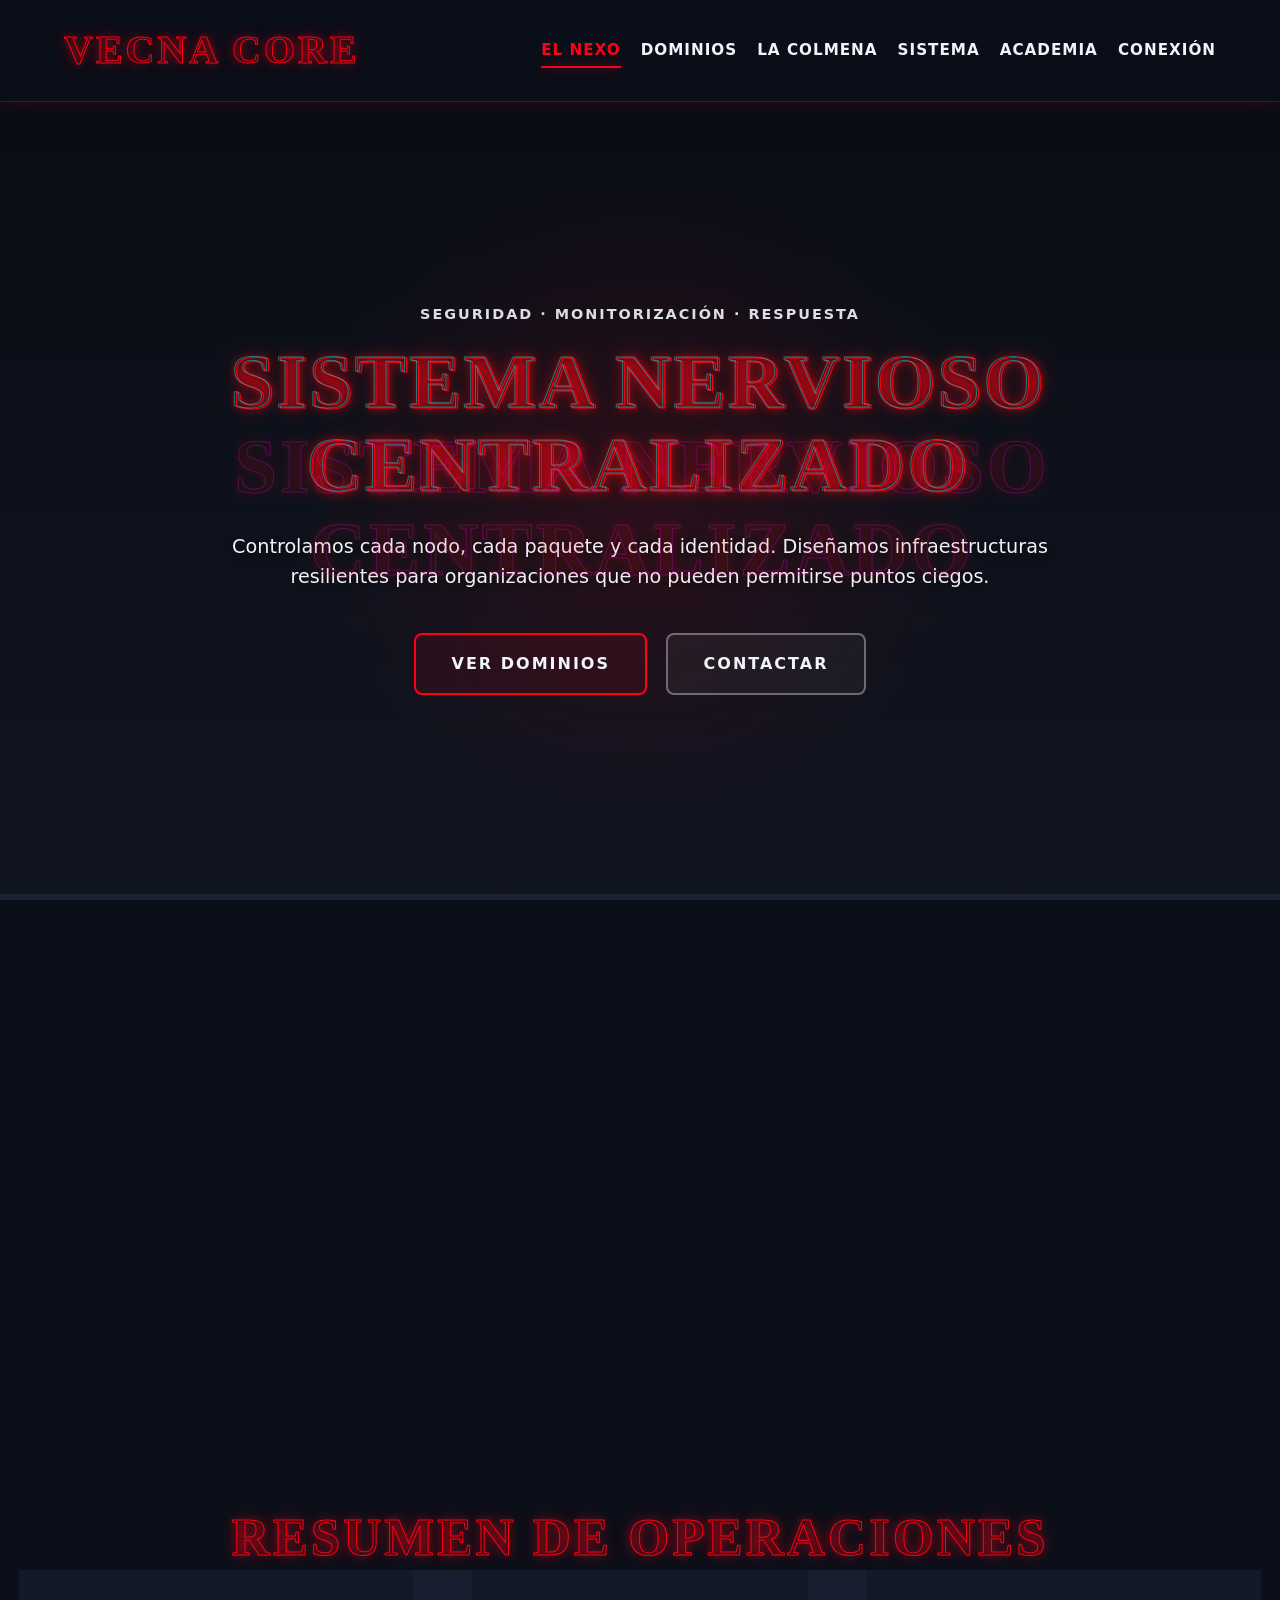
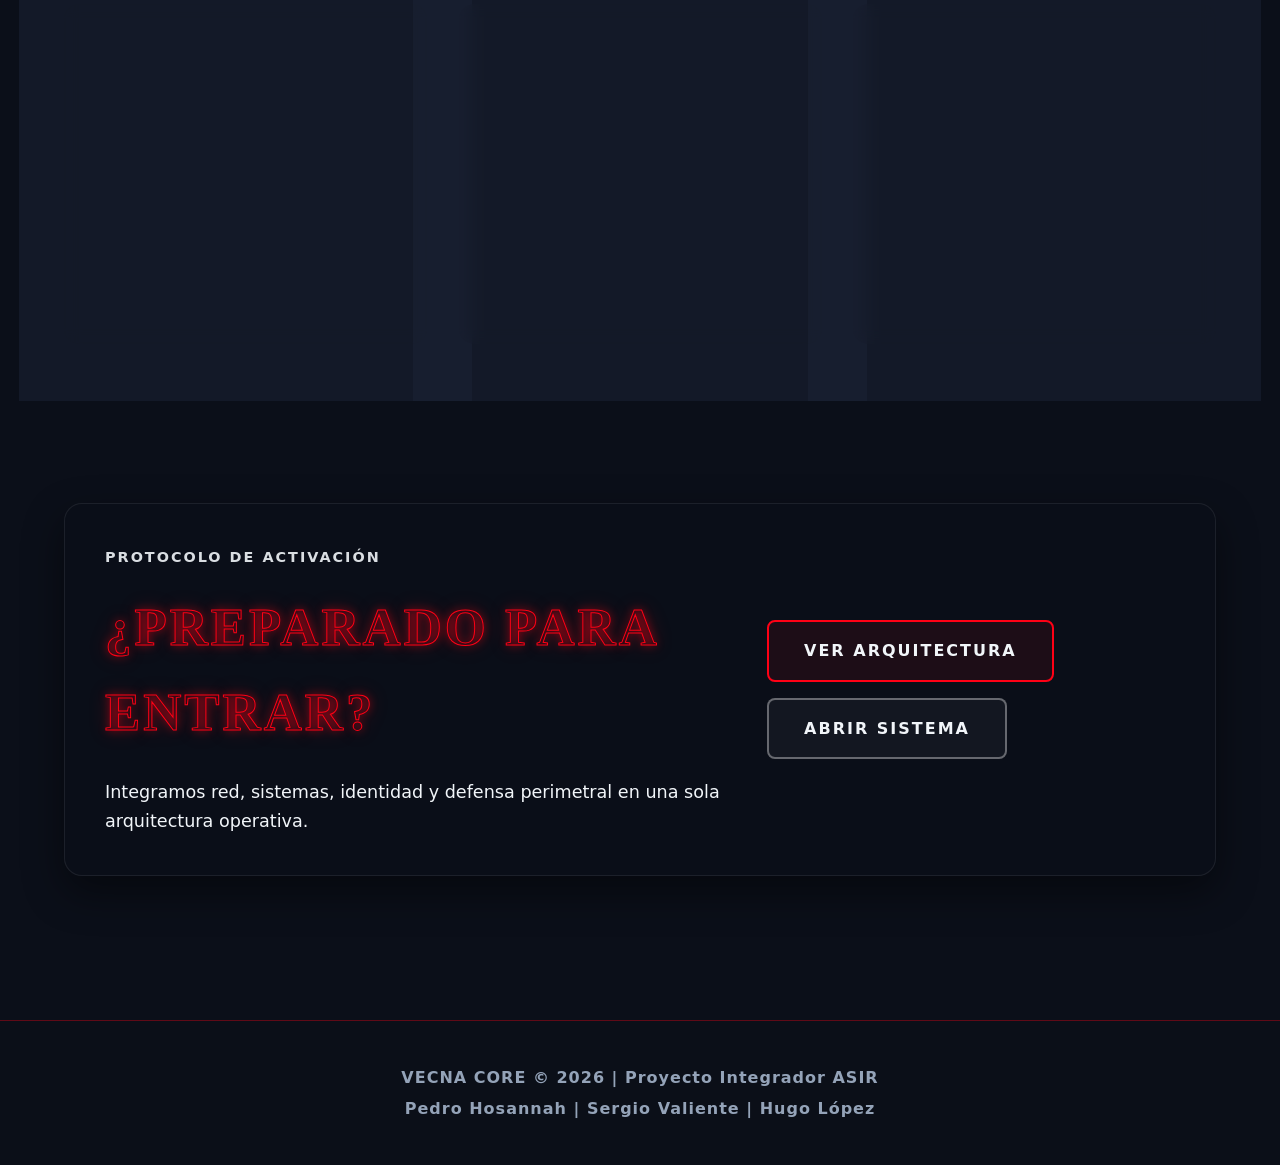
==== Lenguaje_Marcas/index.html @ 636c4451 "feat: lenguaje de marcas" ====
<!doctype html>
<html lang="es">
  <head>
    <meta charset="UTF-8" />
    <meta name="viewport" content="width=device-width, initial-scale=1.0" />
    <title>VECNA CORE | El Nexo</title>
    <meta
      name="description"
      content="Arquitectura de ciberseguridad, monitorización y control de infraestructuras críticas."
    />
    <link rel="stylesheet" href="style.css" />
  </head>
  <body>
    <nav class="nav-principal">
      <a href="index.html" class="logotipo">VECNA CORE</a>

      <ul>
        <li><a href="index.html" class="activo">EL NEXO</a></li>
        <li><a href="servicios.html">DOMINIOS</a></li>
        <li><a href="infraestructura.html">LA COLMENA</a></li>
        <li><a href="datos.xml">SISTEMA</a></li>
        <li><a href="formacion.html">ACADEMIA</a></li>
        <li><a href="contacto.html">CONEXIÓN</a></li>
      </ul>
    </nav>

    <header class="portada animado">
      <div class="overlay-hero"></div>

      <div class="hero-contenido">
        <p class="eyebrow">SEGURIDAD · MONITORIZACIÓN · RESPUESTA</p>

        <h1 class="glitch" data-text="SISTEMA NERVIOSO CENTRALIZADO">
          SISTEMA NERVIOSO <br />CENTRALIZADO
        </h1>

        <p class="hero-texto">
          Controlamos cada nodo, cada paquete y cada identidad. Diseñamos
          infraestructuras resilientes para organizaciones que no pueden
          permitirse puntos ciegos.
        </p>

        <div class="botones-portada">
          <a href="servicios.html" class="boton">VER DOMINIOS</a>
          <a href="contacto.html" class="boton boton-secundario">CONTACTAR</a>
        </div>
      </div>
    </header>

    <main>
      <section class="contenedor">
        <div class="panel-datos animado retraso-corto">
          <div class="panel-datos-cabecera">
            <h2 class="titulo-panel">ESTADO DEL SISTEMA</h2>
            <p class="mensaje-sistema">
              Sincronización estable. Monitorización activa sobre todos los
              sectores de la colmena.
            </p>
          </div>

          <div class="grid-datos">
            <article class="dato">
              <span class="valor">99.98%</span>
              <span class="label">UPTIME</span>
            </article>
            <article class="dato alerta">
              <span class="valor">03</span>
              <span class="label">INCIDENTES BLOQUEADOS</span>
            </article>
            <article class="dato">
              <span class="valor">128</span>
              <span class="label">NODOS SUPERVISADOS</span>
            </article>
            <article class="dato">
              <span class="valor">24/7</span>
              <span class="label">VIGILANCIA SOC</span>
            </article>
          </div>
        </div>
      </section>

      <section class="contenedor">
        <h2 class="titulo-seccion">RESUMEN DE OPERACIONES</h2>

        <div class="cuadricula">
          <a
            href="servicios.html"
            class="tarjeta enlace-tarjeta animado retraso-corto"
          >
            <div class="contenido-tarjeta">
              <span class="tag-tarjeta">SOC</span>
              <h3>VIGILANCIA SOC</h3>
              <p>
                Nuestro centro de operaciones supervisa la red de forma
                permanente. Detectamos anomalías, correlacionamos eventos y
                reducimos el tiempo de respuesta ante incidentes.
              </p>
            </div>
          </a>

          <a
            href="infraestructura.html"
            class="tarjeta enlace-tarjeta animado retraso-medio"
          >
            <div class="contenido-tarjeta">
              <span class="tag-tarjeta">INFRAESTRUCTURA</span>
              <h3>HARDWARE DELL / CISCO</h3>
              <p>
                La colmena se apoya en una arquitectura robusta y segmentada,
                preparada para virtualización, almacenamiento seguro y
                comunicaciones críticas.
              </p>
            </div>
          </a>

          <a
            href="contacto.html"
            class="tarjeta enlace-tarjeta animado retraso-largo"
          >
            <div class="contenido-tarjeta">
              <span class="tag-tarjeta">ZERO TRUST</span>
              <h3>IDENTIDAD VERIFICADA</h3>
              <p>
                Cada acceso se valida, cada sesión se controla y cada privilegio
                se limita. La confianza no se presupone: se gana.
              </p>
            </div>
          </a>
        </div>
      </section>

      <section class="contenedor">
        <div class="bloque-cta">
          <div>
            <p class="eyebrow">PROTOCOLO DE ACTIVACIÓN</p>
            <h2 class="titulo-seccion izquierda">¿PREPARADO PARA ENTRAR?</h2>
            <p class="texto-destacado">
              Integramos red, sistemas, identidad y defensa perimetral en una
              sola arquitectura operativa.
            </p>
          </div>

          <div class="cta-botones">
            <a href="infraestructura.html" class="boton">VER ARQUITECTURA</a>
            <a href="datos.xml" class="boton boton-secundario">ABRIR SISTEMA</a>
          </div>
        </div>
      </section>
    </main>

    <footer>
      <p>VECNA CORE © 2026 | Proyecto Integrador ASIR</p>
      <p>Pedro Hosannah | Sergio Valiente | Hugo López</p>
    </footer>
  </body>
</html>
---- Lenguaje_Marcas/style.css ----
/* ========================================= */
/* FUENTES LOCALES                           */
/* ========================================= */
@font-face {
  font-family: "Stranger";
  src: url("fonts/benguiat.ttf") format("truetype");
  font-weight: normal;
  font-style: normal;
}

/* ========================================= */
/* VARIABLES                                 */
/* ========================================= */
:root {
  --st-rojo-neon: #ff0015;
  --st-rojo-neon-suave: rgba(255, 0, 21, 0.15);
  --cian-glitch: #00fff0;
  --magenta-glitch: #ff00c8;
  --fondo-noche: #0b0f19;
  --fondo-noche-claro: #1c2336;
  --fondo-panel: rgba(10, 14, 24, 0.72);
  --panel-cristal: rgba(28, 35, 54, 0.55);
  --texto-claro: #f1f5f9;
  --texto-azulado: #94a3b8;
  --texto-apagado: #cbd5e1;
  --borde-suave: rgba(255, 255, 255, 0.12);
  --brillo-neon:
    0 0 10px rgba(255, 0, 21, 0.45), 0 0 20px rgba(255, 0, 21, 0.25);
  --sombra-panel: 0 16px 40px rgba(0, 0, 0, 0.45);
  --transicion: all 0.3s ease-in-out;
}

/* ========================================= */
/* RESET                                     */
/* ========================================= */
* {
  margin: 0;
  padding: 0;
  box-sizing: border-box;
  overflow-wrap: break-word;
}

html {
  scroll-behavior: smooth;
}

body {
  min-height: 100vh;
  background-color: var(--fondo-noche);
  color: var(--texto-azulado);
  font-family:
    system-ui,
    -apple-system,
    BlinkMacSystemFont,
    "Segoe UI",
    Roboto,
    Arial,
    sans-serif;
  line-height: 1.6;
  cursor: crosshair;
  background-image:
    linear-gradient(rgba(11, 15, 25, 0.84), rgba(28, 35, 54, 0.88)),
    url("assets/image/Fondo_página.png");
  background-attachment: fixed;
  background-size: cover;
  background-position: center;
}

img {
  max-width: 100%;
  display: block;
}

a,
button {
  cursor: pointer;
}

/* ========================================= */
/* TIPOGRAFÍA                                */
/* ========================================= */
h1,
h2,
.logotipo {
  font-family: "Stranger", "Times New Roman", serif;
  color: transparent;
  -webkit-text-stroke: 1px var(--st-rojo-neon);
  letter-spacing: 3px;
  text-shadow: var(--brillo-neon);
  text-transform: uppercase;
}

h3 {
  font-size: 1.45rem;
  letter-spacing: 1px;
  color: var(--st-rojo-neon);
}

p {
  color: var(--texto-azulado);
}

.eyebrow {
  display: inline-block;
  margin-bottom: 1rem;
  color: var(--texto-claro);
  font-size: 0.9rem;
  font-weight: 700;
  letter-spacing: 2px;
  text-transform: uppercase;
  opacity: 0.9;
}

.eyebrow.centrado {
  display: block;
  text-align: center;
}

.texto-destacado {
  color: var(--texto-claro);
  font-size: 1.1rem;
  max-width: 720px;
}

.mensaje-sistema {
  color: var(--texto-apagado);
  font-size: 1rem;
  line-height: 1.75;
}

.mensaje-panel {
  margin-top: 2rem;
  padding-top: 1.5rem;
  border-top: 1px solid rgba(255, 255, 255, 0.12);
}

/* ========================================= */
/* NAVEGACIÓN                                */
/* ========================================= */
nav {
  display: flex;
  justify-content: space-between;
  align-items: center;
  gap: 1.5rem;
  padding: 1.15rem 5%;
  background: rgba(11, 15, 25, 0.92);
  border-bottom: 1px solid rgba(255, 0, 21, 0.35);
  box-shadow: 0 2px 18px rgba(255, 0, 21, 0.12);
  position: sticky;
  top: 0;
  z-index: 1000;
  backdrop-filter: blur(12px);
}

.logotipo {
  font-size: 2.5rem;
  text-decoration: none;
  font-weight: bold;
  white-space: nowrap;
}

nav ul {
  display: flex;
  list-style: none;
  flex-wrap: wrap;
  justify-content: center;
  gap: 1.25rem;
}

nav ul li {
  margin: 0;
}

nav ul li a {
  text-decoration: none;
  color: var(--texto-claro);
  font-weight: 700;
  font-size: 0.95rem;
  letter-spacing: 1px;
  transition: var(--transicion);
  padding: 0.4rem 0;
  position: relative;
}

nav ul li a::after {
  content: "";
  position: absolute;
  bottom: -2px;
  left: 0;
  width: 0%;
  height: 2px;
  background-color: var(--st-rojo-neon);
  transition: var(--transicion);
  box-shadow: var(--brillo-neon);
}

nav ul li a:hover::after,
nav ul li a.activo::after {
  width: 100%;
}

nav ul li a:hover,
nav ul li a.activo {
  color: var(--st-rojo-neon);
}

/* ========================================= */
/* LAYOUT                                    */
/* ========================================= */
.contenedor {
  padding: 5rem 5%;
  max-width: 1400px;
  margin: 0 auto;
}

.titulo-seccion {
  text-align: center;
  margin-bottom: 1.5rem;
  font-size: 3.3rem;
}

.titulo-seccion.izquierda {
  text-align: left;
}

.titulo-gigante {
  font-size: 4rem;
  margin-bottom: 0.8rem;
}

.subtitulo-centrado {
  text-align: center;
  margin: 0 auto 4rem;
  color: var(--texto-claro);
  font-size: 1.15rem;
  max-width: 800px;
}

/* ========================================= */
/* HERO                                      */
/* ========================================= */
.portada {
  min-height: 88vh;
  display: flex;
  justify-content: center;
  align-items: center;
  position: relative;
  text-align: center;
  padding: 0 5%;
}

.overlay-hero {
  position: absolute;
  inset: 0;
  background:
    radial-gradient(circle at center, rgba(255, 0, 21, 0.12), transparent 45%),
    linear-gradient(to bottom, rgba(0, 0, 0, 0.25), rgba(0, 0, 0, 0.35));
  pointer-events: none;
}

.hero-contenido {
  position: relative;
  z-index: 1;
  max-width: 980px;
}

.portada h1 {
  font-size: clamp(3rem, 6vw, 6rem);
  margin-bottom: 1.5rem;
  line-height: 1.08;
}

.hero-texto {
  max-width: 820px;
  margin: 0 auto 2.5rem;
  font-size: 1.2rem;
  color: var(--texto-claro);
  text-shadow: 0 2px 10px rgba(0, 0, 0, 0.7);
}

.botones-portada {
  display: flex;
  gap: 1.2rem;
  justify-content: center;
  flex-wrap: wrap;
}

/* ========================================= */
/* BOTONES                                   */
/* ========================================= */
.boton {
  display: inline-block;
  padding: 1rem 2.2rem;
  border: 2px solid var(--st-rojo-neon);
  color: var(--texto-claro);
  background: rgba(255, 0, 21, 0.08);
  text-decoration: none;
  font-weight: 800;
  text-transform: uppercase;
  letter-spacing: 2px;
  transition: var(--transicion);
  text-align: center;
  border-radius: 8px;
}

.boton:hover {
  background: var(--st-rojo-neon);
  color: white;
  box-shadow: 0 0 22px rgba(255, 0, 21, 0.45);
  transform: translateY(-2px) scale(1.02);
}

.boton-secundario {
  border-color: rgba(255, 255, 255, 0.35);
  color: var(--texto-claro);
  background: rgba(255, 255, 255, 0.04);
}

.boton-secundario:hover {
  background: var(--texto-claro);
  color: var(--fondo-noche);
  box-shadow: 0 0 20px rgba(255, 255, 255, 0.25);
}

.boton-pequeno {
  padding: 0.7rem 1.2rem;
  font-size: 0.82rem;
}

.boton-ancho {
  width: 100%;
}

/* ========================================= */
/* PANELES / DATOS                           */
/* ========================================= */
.panel-datos {
  padding: 2.5rem;
  border: 1px solid rgba(255, 0, 21, 0.35);
  border-radius: 18px;
  background: var(--fondo-panel);
  box-shadow: var(--sombra-panel);
  backdrop-filter: blur(10px);
}

.panel-secundario {
  margin-top: 4rem;
}

.panel-datos-cabecera {
  margin-bottom: 2rem;
}

.titulo-panel {
  font-family: "Stranger", "Times New Roman", serif;
  color: transparent;
  -webkit-text-stroke: 1px var(--st-rojo-neon);
  text-shadow: var(--brillo-neon);
  letter-spacing: 2px;
  font-size: 2.2rem;
  margin-bottom: 0.8rem;
}

.grid-datos {
  display: grid;
  grid-template-columns: repeat(4, 1fr);
  gap: 1.2rem;
}

.dato {
  padding: 1.5rem;
  border-radius: 14px;
  border: 1px solid var(--borde-suave);
  background: rgba(255, 255, 255, 0.03);
  text-align: center;
}

.dato .valor {
  display: block;
  font-size: 2rem;
  font-weight: 800;
  color: var(--st-rojo-neon);
  margin-bottom: 0.35rem;
}

.dato .label {
  display: block;
  color: var(--texto-claro);
  font-size: 0.85rem;
  letter-spacing: 1.3px;
  text-transform: uppercase;
}

.dato.alerta {
  border-color: rgba(255, 0, 21, 0.55);
  box-shadow: inset 0 0 20px rgba(255, 0, 21, 0.08);
}

/* ========================================= */
/* TARJETAS                                  */
/* ========================================= */
.cuadricula {
  display: grid;
  gap: 2rem;
  grid-template-columns: 1fr;
}

.tarjeta {
  background: var(--panel-cristal);
  border: 1px solid var(--borde-suave);
  border-radius: 16px;
  overflow: hidden;
  transition: var(--transicion);
  display: flex;
  flex-direction: column;
  backdrop-filter: blur(8px);
  box-shadow: 0 12px 30px rgba(0, 0, 0, 0.42);
}

.tarjeta:hover {
  border-color: rgba(255, 0, 21, 0.55);
  transform: translateY(-8px);
  box-shadow: 0 18px 42px rgba(255, 0, 21, 0.14);
}

.enlace-tarjeta {
  color: inherit;
  text-decoration: none;
}

.imagen-tarjeta {
  height: 220px;
  background-size: cover;
  background-position: center;
  filter: sepia(20%) hue-rotate(175deg) brightness(0.82);
  transition: var(--transicion);
  border-bottom: 2px solid transparent;
}

.tarjeta:hover .imagen-tarjeta {
  filter: sepia(0%) hue-rotate(0deg) brightness(1);
  border-bottom-color: var(--st-rojo-neon);
}

.contenido-tarjeta {
  padding: 2rem;
  flex-grow: 1;
}

.contenido-tarjeta h3 {
  margin-top: 0.2rem;
}

.contenido-tarjeta p {
  line-height: 1.7;
  margin-top: 1rem;
  color: var(--texto-apagado);
  text-align: left;
}

.tag-tarjeta {
  display: inline-block;
  margin-bottom: 0.75rem;
  padding: 0.35rem 0.7rem;
  border: 1px solid rgba(255, 0, 21, 0.35);
  border-radius: 999px;
  color: var(--texto-claro);
  background: var(--st-rojo-neon-suave);
  font-size: 0.75rem;
  font-weight: 800;
  letter-spacing: 1px;
  text-transform: uppercase;
}

/* ========================================= */
/* CTA / FRANJAS                             */
/* ========================================= */
.bloque-cta {
  display: flex;
  justify-content: space-between;
  gap: 2rem;
  align-items: center;
  padding: 2.5rem;
  border-radius: 18px;
  background: var(--fondo-panel);
  border: 1px solid rgba(255, 255, 255, 0.08);
  box-shadow: var(--sombra-panel);
}

.cta-botones {
  display: flex;
  gap: 1rem;
  flex-wrap: wrap;
}

.franja-info {
  margin-top: 4rem;
  display: grid;
  grid-template-columns: repeat(3, 1fr);
  gap: 1rem;
}

.franja-info-item {
  background: var(--fondo-panel);
  border: 1px solid var(--borde-suave);
  border-radius: 14px;
  padding: 1.5rem;
  box-shadow: var(--sombra-panel);
}

.franja-info-item h3 {
  margin-bottom: 0.6rem;
}

/* ========================================= */
/* CONTACTO                                  */
/* ========================================= */
.bloque-contacto {
  display: grid;
  grid-template-columns: 1fr 1fr;
  gap: 2rem;
  align-items: stretch;
}

.info-contacto,
.panel-formulario {
  padding: 2.2rem;
  border-radius: 18px;
  background: var(--fondo-panel);
  border: 1px solid var(--borde-suave);
  box-shadow: var(--sombra-panel);
  backdrop-filter: blur(10px);
}

.info-contacto {
  border-left: 4px solid var(--st-rojo-neon);
}

.info-contacto h3 {
  margin-bottom: 1rem;
}

.info-contacto p {
  margin-bottom: 0.9rem;
  color: var(--texto-claro);
  font-size: 1.05rem;
}

.separador-titulo {
  margin-top: 2rem;
}

.redes-sociales {
  display: flex;
  gap: 0.9rem;
  flex-wrap: wrap;
}

.etiqueta-formulario {
  color: var(--st-rojo-neon);
  font-family: "Stranger", serif;
  font-size: 1.15rem;
  letter-spacing: 2px;
  display: block;
  margin-bottom: 0.7rem;
  margin-top: 1.2rem;
}

.etiqueta-formulario:first-of-type {
  margin-top: 0;
}

input,
textarea {
  width: 100%;
  padding: 1rem 1rem;
  margin-bottom: 0.9rem;
  background: rgba(0, 0, 0, 0.35);
  border: 1px solid rgba(255, 255, 255, 0.18);
  border-radius: 8px;
  color: white;
  font-size: 1rem;
  font-family: inherit;
  transition: var(--transicion);
}

input::placeholder,
textarea::placeholder {
  color: rgba(255, 255, 255, 0.45);
}

input:focus,
textarea:focus {
  border-color: var(--st-rojo-neon);
  outline: none;
  box-shadow: inset 0 0 10px rgba(255, 0, 21, 0.15);
  background: rgba(0, 0, 0, 0.55);
}

/* ========================================= */
/* INFRA LISTA                               */
/* ========================================= */
.lista-sectores {
  display: grid;
  grid-template-columns: repeat(2, 1fr);
  gap: 1rem;
}

.sector-item {
  padding: 1.25rem;
  border-radius: 14px;
  background: rgba(255, 255, 255, 0.03);
  border: 1px solid var(--borde-suave);
}

.sector-item h3 {
  font-size: 1.1rem;
  margin-bottom: 0.45rem;
}

/* ========================================= */
/* IMÁGENES DE TARJETAS                      */
/* ========================================= */
.img-servidores {
  background-image: url("https://images.unsplash.com/photo-1591799264318-7e6ef8ddb7ea?auto=format&fit=crop&q=80");
}

.img-red {
  background-image: url("https://images.unsplash.com/photo-1544197150-b99a580bb7a8?auto=format&fit=crop&q=80");
}

.img-clientes {
  background-image: url("https://images.unsplash.com/photo-1542751371-adc38448a05e?auto=format&fit=crop&q=80");
}

.img-conductual {
  background-image: url("https://images.unsplash.com/photo-1550751827-4bd374c3f58b?auto=format&fit=crop&q=80");
}

.img-perimetral {
  background-image: url("https://images.unsplash.com/photo-1563986768609-322da13575f3?auto=format&fit=crop&q=80");
}

.img-identidades {
  background-image: url("https://images.unsplash.com/photo-1558494949-ef010cbdcc31?auto=format&fit=crop&q=80");
}

.img-iso {
  background-image: url("https://images.unsplash.com/photo-1629654297299-c8506221ca97?auto=format&fit=crop&q=80");
}

.img-redes {
  background-image: url("https://images.unsplash.com/photo-1558494949-ef010cbdcc31?auto=format&fit=crop&q=80");
}

.img-hardware {
  background-image: url("https://images.unsplash.com/photo-1518770660439-4636190af475?auto=format&fit=crop&q=80");
}

.img-bbdd {
  background-image: url("https://images.unsplash.com/photo-1555949963-ff9fe0c870eb?auto=format&fit=crop&q=80");
}

.img-cloud {
  background-image: url("https://images.unsplash.com/photo-1451187580459-43490279c0fa?auto=format&fit=crop&q=80");
}

.img-fol {
  background-image: url("https://images.unsplash.com/photo-1497215728101-856f4ea42174?auto=format&fit=crop&q=80");
}

/* ========================================= */
/* ANIMACIONES                               */
/* ========================================= */
@keyframes flotarArriba {
  from {
    opacity: 0;
    transform: translateY(40px);
  }
  to {
    opacity: 1;
    transform: translateY(0);
  }
}

.animado {
  animation: flotarArriba 1s cubic-bezier(0.2, 0.8, 0.2, 1) forwards;
}

.retraso-corto {
  animation-delay: 0.2s;
}

.retraso-medio {
  animation-delay: 0.4s;
}

.retraso-largo {
  animation-delay: 0.6s;
}

.glitch {
  position: relative;
  display: inline-block;
}

.glitch::before,
.glitch::after {
  content: attr(data-text);
  position: absolute;
  left: 0;
  width: 100%;
  overflow: hidden;
  pointer-events: none;
}

.glitch::before {
  color: transparent;
  -webkit-text-stroke: 1px var(--cian-glitch);
  transform: translate(-2px, -1px);
  opacity: 0.45;
  animation: glitchTop 2.2s infinite linear alternate-reverse;
}

.glitch::after {
  color: transparent;
  -webkit-text-stroke: 1px var(--magenta-glitch);
  transform: translate(2px, 1px);
  opacity: 0.3;
  animation: glitchBottom 1.9s infinite linear alternate-reverse;
}

@keyframes glitchTop {
  0% {
    transform: translate(0, 0);
  }
  20% {
    transform: translate(-2px, -1px);
  }
  40% {
    transform: translate(2px, 1px);
  }
  60% {
    transform: translate(-1px, 2px);
  }
  80% {
    transform: translate(1px, -1px);
  }
  100% {
    transform: translate(0, 0);
  }
}

@keyframes glitchBottom {
  0% {
    transform: translate(0, 0);
  }
  20% {
    transform: translate(2px, 1px);
  }
  40% {
    transform: translate(-1px, 2px);
  }
  60% {
    transform: translate(1px, -2px);
  }
  80% {
    transform: translate(-2px, 0);
  }
  100% {
    transform: translate(0, 0);
  }
}

/* ========================================= */
/* FOOTER                                    */
/* ========================================= */
footer {
  text-align: center;
  padding: 2.4rem 5%;
  background: rgba(11, 15, 25, 0.94);
  border-top: 1px solid rgba(255, 0, 21, 0.35);
  margin-top: 4rem;
  color: var(--texto-azulado);
}

footer p {
  font-weight: 700;
  letter-spacing: 1px;
  margin: 0.35rem 0;
}

/* ========================================= */
/* RESPONSIVE                                */
/* ========================================= */
@media (min-width: 768px) {
  .cuadricula {
    grid-template-columns: repeat(2, 1fr);
  }
}

@media (min-width: 1100px) {
  .cuadricula {
    grid-template-columns: repeat(3, 1fr);
  }
}

@media (max-width: 1100px) {
  .grid-datos {
    grid-template-columns: repeat(2, 1fr);
  }

  .bloque-cta {
    flex-direction: column;
    align-items: flex-start;
  }

  .lista-sectores {
    grid-template-columns: 1fr;
  }
}

@media (max-width: 768px) {
  body {
    background-image:
      linear-gradient(rgba(11, 15, 25, 0.86), rgba(28, 35, 54, 0.9)),
      url("assets/image/Fondo_página_2.png");
    background-attachment: scroll;
    background-position: top center;
  }

  nav {
    flex-direction: column;
    padding: 1.3rem 1rem;
  }

  .logotipo {
    font-size: 2rem;
    text-align: center;
  }

  nav ul {
    gap: 0.65rem 1rem;
  }

  .portada {
    min-height: 78vh;
    padding-top: 2rem;
    padding-bottom: 2rem;
  }

  .hero-texto {
    font-size: 1.05rem;
  }

  .titulo-seccion {
    font-size: 2.2rem;
  }

  .titulo-gigante {
    font-size: 2.45rem;
  }

  .contenedor {
    padding: 3rem 5%;
  }

  .panel-datos,
  .info-contacto,
  .panel-formulario,
  .bloque-cta {
    padding: 1.5rem;
  }

  .grid-datos {
    grid-template-columns: 1fr;
  }

  .franja-info {
    grid-template-columns: 1fr;
  }

  .bloque-contacto {
    grid-template-columns: 1fr;
  }

  .contenido-tarjeta {
    padding: 1.5rem;
  }

  .imagen-tarjeta {
    height: 200px;
  }
}
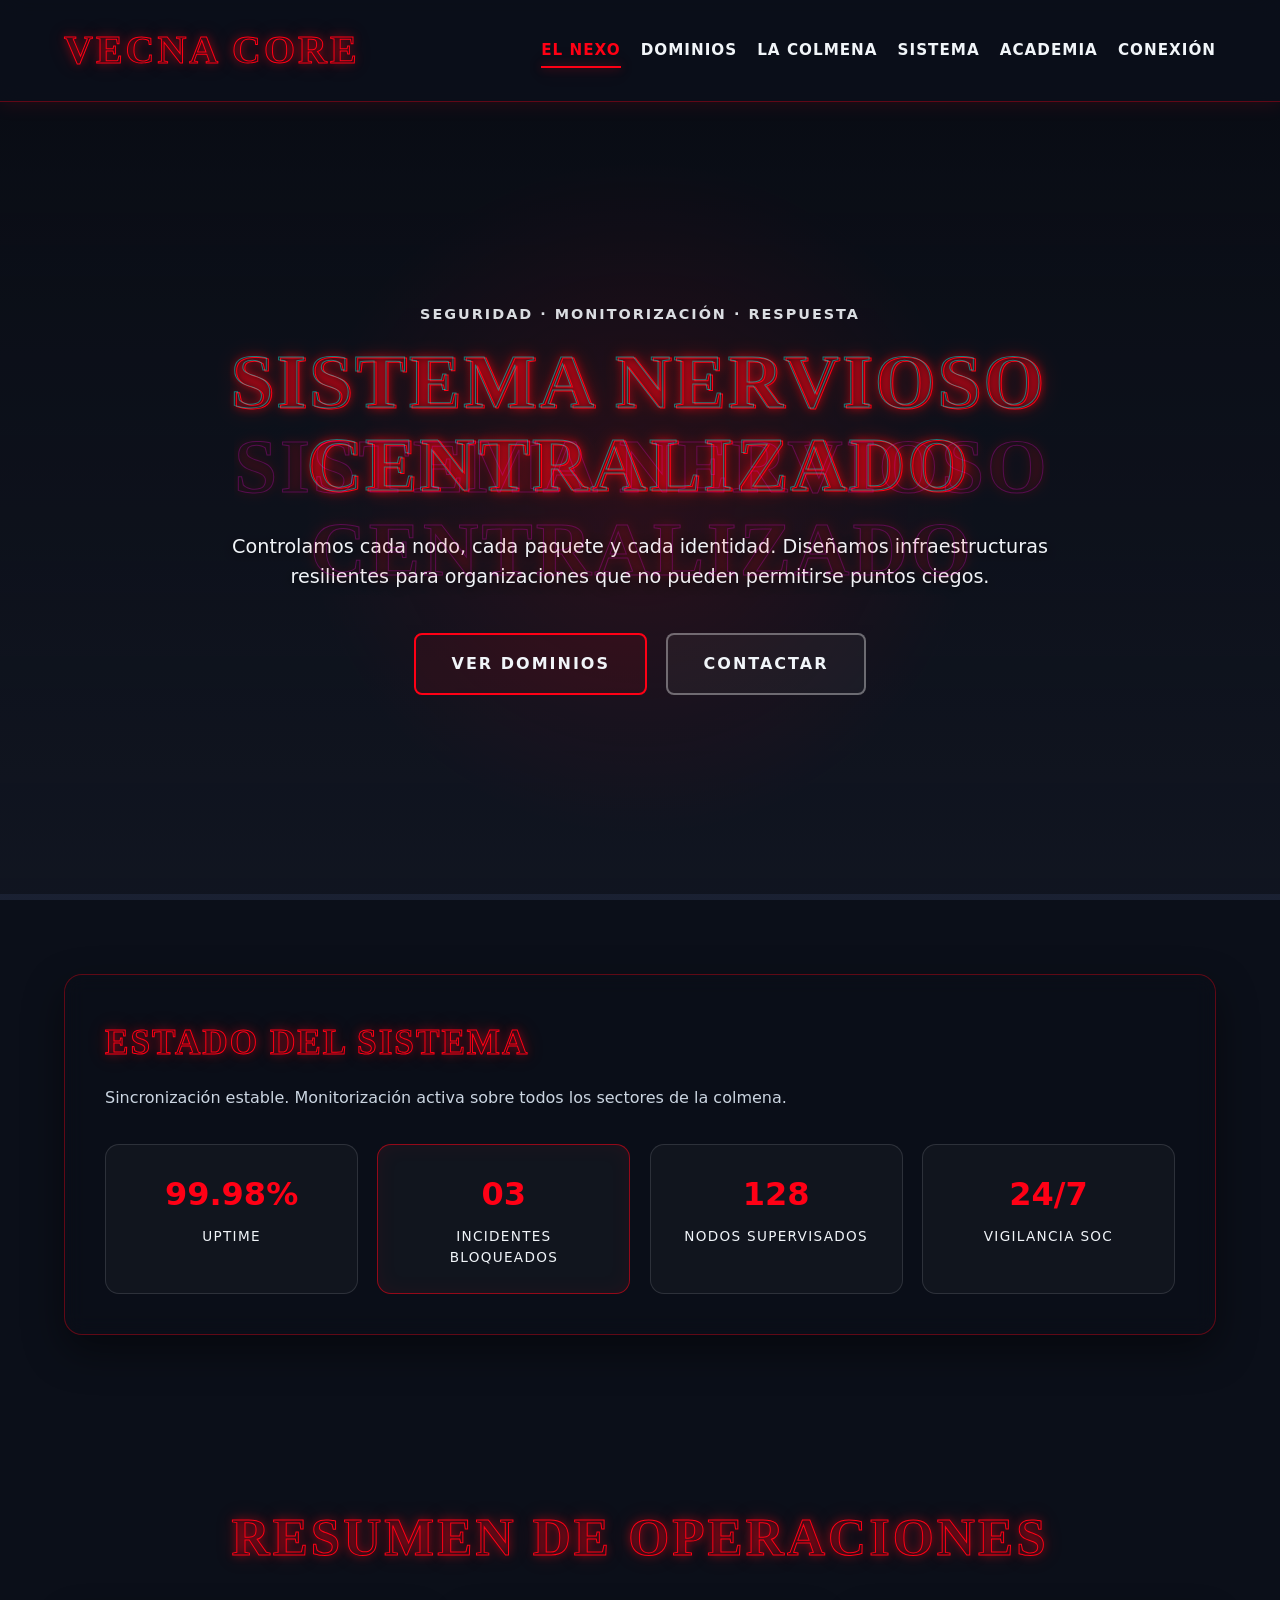
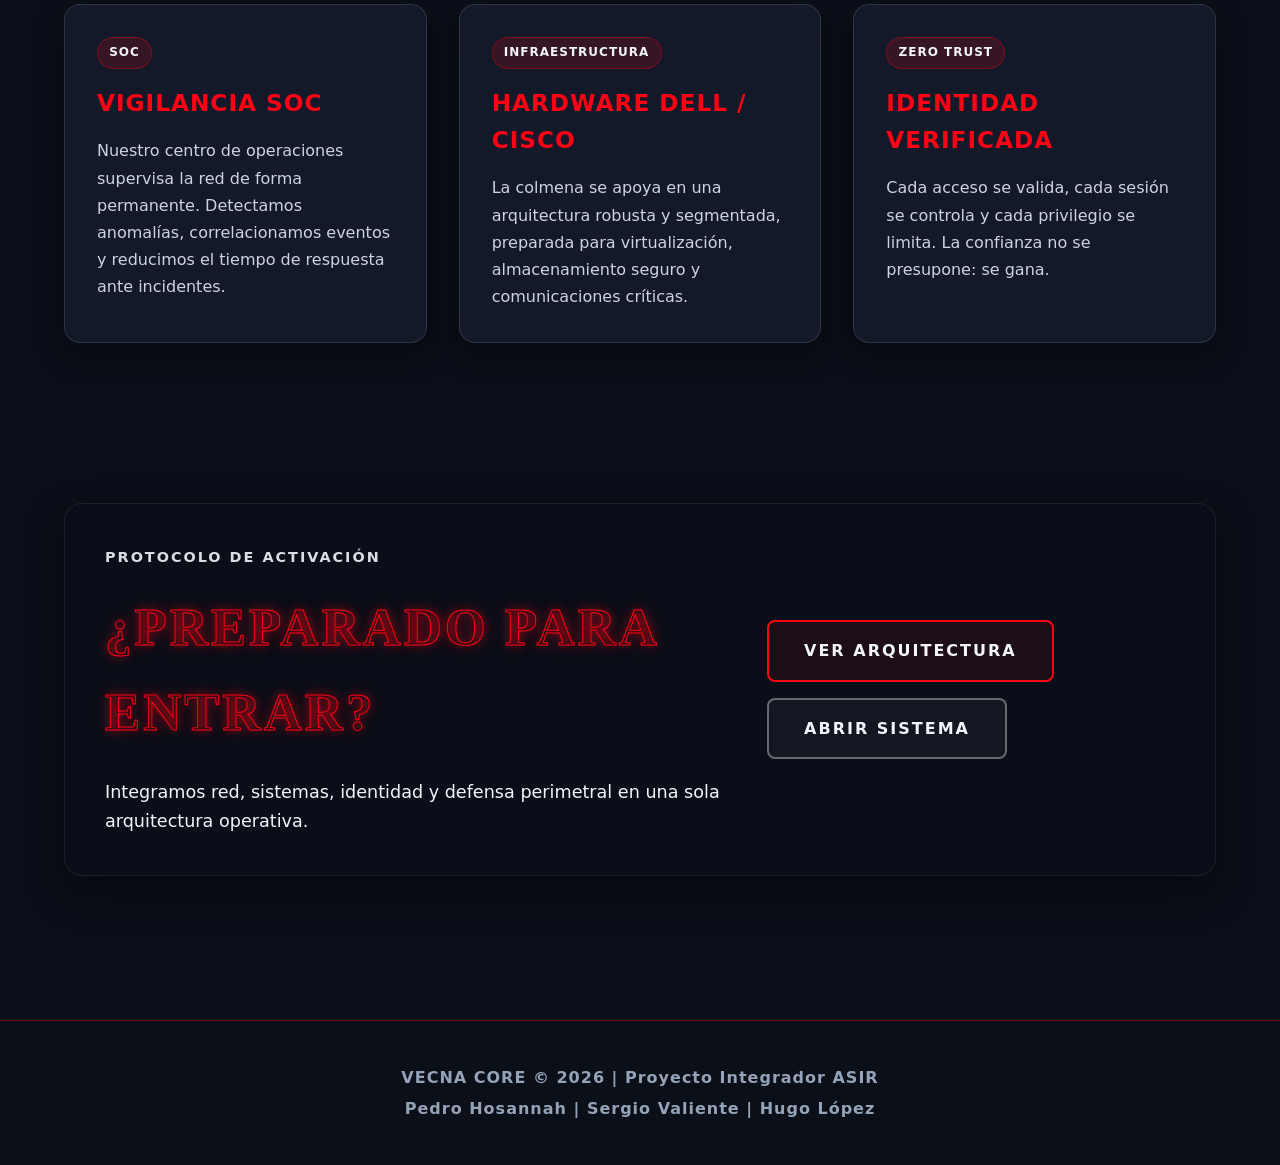
==== commit c50c648c: "feat: packet_tracer" ====
--- a/Lenguaje_Marcas/index.html
+++ b/Lenguaje_Marcas/index.html
@@ -1,156 +1,156 @@
-<!doctype html>
-<html lang="es">
-  <head>
-    <meta charset="UTF-8" />
-    <meta name="viewport" content="width=device-width, initial-scale=1.0" />
-    <title>VECNA CORE | El Nexo</title>
-    <meta
-      name="description"
-      content="Arquitectura de ciberseguridad, monitorización y control de infraestructuras críticas."
-    />
-    <link rel="stylesheet" href="style.css" />
-  </head>
-  <body>
-    <nav class="nav-principal">
-      <a href="index.html" class="logotipo">VECNA CORE</a>
-
-      <ul>
-        <li><a href="index.html" class="activo">EL NEXO</a></li>
-        <li><a href="servicios.html">DOMINIOS</a></li>
-        <li><a href="infraestructura.html">LA COLMENA</a></li>
-        <li><a href="datos.xml">SISTEMA</a></li>
-        <li><a href="formacion.html">ACADEMIA</a></li>
-        <li><a href="contacto.html">CONEXIÓN</a></li>
-      </ul>
-    </nav>
-
-    <header class="portada animado">
-      <div class="overlay-hero"></div>
-
-      <div class="hero-contenido">
-        <p class="eyebrow">SEGURIDAD · MONITORIZACIÓN · RESPUESTA</p>
-
-        <h1 class="glitch" data-text="SISTEMA NERVIOSO CENTRALIZADO">
-          SISTEMA NERVIOSO <br />CENTRALIZADO
-        </h1>
-
-        <p class="hero-texto">
-          Controlamos cada nodo, cada paquete y cada identidad. Diseñamos
-          infraestructuras resilientes para organizaciones que no pueden
-          permitirse puntos ciegos.
-        </p>
-
-        <div class="botones-portada">
-          <a href="servicios.html" class="boton">VER DOMINIOS</a>
-          <a href="contacto.html" class="boton boton-secundario">CONTACTAR</a>
-        </div>
-      </div>
-    </header>
-
-    <main>
-      <section class="contenedor">
-        <div class="panel-datos animado retraso-corto">
-          <div class="panel-datos-cabecera">
-            <h2 class="titulo-panel">ESTADO DEL SISTEMA</h2>
-            <p class="mensaje-sistema">
-              Sincronización estable. Monitorización activa sobre todos los
-              sectores de la colmena.
-            </p>
-          </div>
-
-          <div class="grid-datos">
-            <article class="dato">
-              <span class="valor">99.98%</span>
-              <span class="label">UPTIME</span>
-            </article>
-            <article class="dato alerta">
-              <span class="valor">03</span>
-              <span class="label">INCIDENTES BLOQUEADOS</span>
-            </article>
-            <article class="dato">
-              <span class="valor">128</span>
-              <span class="label">NODOS SUPERVISADOS</span>
-            </article>
-            <article class="dato">
-              <span class="valor">24/7</span>
-              <span class="label">VIGILANCIA SOC</span>
-            </article>
-          </div>
-        </div>
-      </section>
-
-      <section class="contenedor">
-        <h2 class="titulo-seccion">RESUMEN DE OPERACIONES</h2>
-
-        <div class="cuadricula">
-          <a
-            href="servicios.html"
-            class="tarjeta enlace-tarjeta animado retraso-corto"
-          >
-            <div class="contenido-tarjeta">
-              <span class="tag-tarjeta">SOC</span>
-              <h3>VIGILANCIA SOC</h3>
-              <p>
-                Nuestro centro de operaciones supervisa la red de forma
-                permanente. Detectamos anomalías, correlacionamos eventos y
-                reducimos el tiempo de respuesta ante incidentes.
-              </p>
-            </div>
-          </a>
-
-          <a
-            href="infraestructura.html"
-            class="tarjeta enlace-tarjeta animado retraso-medio"
-          >
-            <div class="contenido-tarjeta">
-              <span class="tag-tarjeta">INFRAESTRUCTURA</span>
-              <h3>HARDWARE DELL / CISCO</h3>
-              <p>
-                La colmena se apoya en una arquitectura robusta y segmentada,
-                preparada para virtualización, almacenamiento seguro y
-                comunicaciones críticas.
-              </p>
-            </div>
-          </a>
-
-          <a
-            href="contacto.html"
-            class="tarjeta enlace-tarjeta animado retraso-largo"
-          >
-            <div class="contenido-tarjeta">
-              <span class="tag-tarjeta">ZERO TRUST</span>
-              <h3>IDENTIDAD VERIFICADA</h3>
-              <p>
-                Cada acceso se valida, cada sesión se controla y cada privilegio
-                se limita. La confianza no se presupone: se gana.
-              </p>
-            </div>
-          </a>
-        </div>
-      </section>
-
-      <section class="contenedor">
-        <div class="bloque-cta">
-          <div>
-            <p class="eyebrow">PROTOCOLO DE ACTIVACIÓN</p>
-            <h2 class="titulo-seccion izquierda">¿PREPARADO PARA ENTRAR?</h2>
-            <p class="texto-destacado">
-              Integramos red, sistemas, identidad y defensa perimetral en una
-              sola arquitectura operativa.
-            </p>
-          </div>
-
-          <div class="cta-botones">
-            <a href="infraestructura.html" class="boton">VER ARQUITECTURA</a>
-            <a href="datos.xml" class="boton boton-secundario">ABRIR SISTEMA</a>
-          </div>
-        </div>
-      </section>
-    </main>
-
-    <footer>
-      <p>VECNA CORE © 2026 | Proyecto Integrador ASIR</p>
-      <p>Pedro Hosannah | Sergio Valiente | Hugo López</p>
-    </footer>
-  </body>
-</html>
+<!doctype html>
+<html lang="es">
+  <head>
+    <meta charset="UTF-8" />
+    <meta name="viewport" content="width=device-width, initial-scale=1.0" />
+    <title>VECNA CORE | El Nexo</title>
+    <meta
+      name="description"
+      content="Arquitectura de ciberseguridad, monitorización y control de infraestructuras críticas."
+    />
+    <link rel="stylesheet" href="style.css" />
+  </head>
+  <body>
+    <nav class="nav-principal">
+      <a href="index.html" class="logotipo">VECNA CORE</a>
+
+      <ul>
+        <li><a href="index.html" class="activo">EL NEXO</a></li>
+        <li><a href="servicios.html">DOMINIOS</a></li>
+        <li><a href="infraestructura.html">LA COLMENA</a></li>
+        <li><a href="datos.xml">SISTEMA</a></li>
+        <li><a href="formacion.html">ACADEMIA</a></li>
+        <li><a href="contacto.html">CONEXIÓN</a></li>
+      </ul>
+    </nav>
+
+    <header class="portada animado">
+      <div class="overlay-hero"></div>
+
+      <div class="hero-contenido">
+        <p class="eyebrow">SEGURIDAD · MONITORIZACIÓN · RESPUESTA</p>
+
+        <h1 class="glitch" data-text="SISTEMA NERVIOSO CENTRALIZADO">
+          SISTEMA NERVIOSO <br />CENTRALIZADO
+        </h1>
+
+        <p class="hero-texto">
+          Controlamos cada nodo, cada paquete y cada identidad. Diseñamos
+          infraestructuras resilientes para organizaciones que no pueden
+          permitirse puntos ciegos.
+        </p>
+
+        <div class="botones-portada">
+          <a href="servicios.html" class="boton">VER DOMINIOS</a>
+          <a href="contacto.html" class="boton boton-secundario">CONTACTAR</a>
+        </div>
+      </div>
+    </header>
+
+    <main>
+      <section class="contenedor">
+        <div class="panel-datos animado retraso-corto">
+          <div class="panel-datos-cabecera">
+            <h2 class="titulo-panel">ESTADO DEL SISTEMA</h2>
+            <p class="mensaje-sistema">
+              Sincronización estable. Monitorización activa sobre todos los
+              sectores de la colmena.
+            </p>
+          </div>
+
+          <div class="grid-datos">
+            <article class="dato">
+              <span class="valor">99.98%</span>
+              <span class="label">UPTIME</span>
+            </article>
+            <article class="dato alerta">
+              <span class="valor">03</span>
+              <span class="label">INCIDENTES BLOQUEADOS</span>
+            </article>
+            <article class="dato">
+              <span class="valor">128</span>
+              <span class="label">NODOS SUPERVISADOS</span>
+            </article>
+            <article class="dato">
+              <span class="valor">24/7</span>
+              <span class="label">VIGILANCIA SOC</span>
+            </article>
+          </div>
+        </div>
+      </section>
+
+      <section class="contenedor">
+        <h2 class="titulo-seccion">RESUMEN DE OPERACIONES</h2>
+
+        <div class="cuadricula">
+          <a
+            href="servicios.html"
+            class="tarjeta enlace-tarjeta animado retraso-corto"
+          >
+            <div class="contenido-tarjeta">
+              <span class="tag-tarjeta">SOC</span>
+              <h3>VIGILANCIA SOC</h3>
+              <p>
+                Nuestro centro de operaciones supervisa la red de forma
+                permanente. Detectamos anomalías, correlacionamos eventos y
+                reducimos el tiempo de respuesta ante incidentes.
+              </p>
+            </div>
+          </a>
+
+          <a
+            href="infraestructura.html"
+            class="tarjeta enlace-tarjeta animado retraso-medio"
+          >
+            <div class="contenido-tarjeta">
+              <span class="tag-tarjeta">INFRAESTRUCTURA</span>
+              <h3>HARDWARE DELL / CISCO</h3>
+              <p>
+                La colmena se apoya en una arquitectura robusta y segmentada,
+                preparada para virtualización, almacenamiento seguro y
+                comunicaciones críticas.
+              </p>
+            </div>
+          </a>
+
+          <a
+            href="contacto.html"
+            class="tarjeta enlace-tarjeta animado retraso-largo"
+          >
+            <div class="contenido-tarjeta">
+              <span class="tag-tarjeta">ZERO TRUST</span>
+              <h3>IDENTIDAD VERIFICADA</h3>
+              <p>
+                Cada acceso se valida, cada sesión se controla y cada privilegio
+                se limita. La confianza no se presupone: se gana.
+              </p>
+            </div>
+          </a>
+        </div>
+      </section>
+
+      <section class="contenedor">
+        <div class="bloque-cta">
+          <div>
+            <p class="eyebrow">PROTOCOLO DE ACTIVACIÓN</p>
+            <h2 class="titulo-seccion izquierda">¿PREPARADO PARA ENTRAR?</h2>
+            <p class="texto-destacado">
+              Integramos red, sistemas, identidad y defensa perimetral en una
+              sola arquitectura operativa.
+            </p>
+          </div>
+
+          <div class="cta-botones">
+            <a href="infraestructura.html" class="boton">VER ARQUITECTURA</a>
+            <a href="datos.xml" class="boton boton-secundario">ABRIR SISTEMA</a>
+          </div>
+        </div>
+      </section>
+    </main>
+
+    <footer>
+      <p>VECNA CORE © 2026 | Proyecto Integrador ASIR</p>
+      <p>Pedro Hosannah | Sergio Valiente | Hugo López</p>
+    </footer>
+  </body>
+</html>
--- a/Lenguaje_Marcas/style.css
+++ b/Lenguaje_Marcas/style.css
@@ -1,894 +1,894 @@
-/* ========================================= */
-/* FUENTES LOCALES                           */
-/* ========================================= */
-@font-face {
-  font-family: "Stranger";
-  src: url("fonts/benguiat.ttf") format("truetype");
-  font-weight: normal;
-  font-style: normal;
-}
-
-/* ========================================= */
-/* VARIABLES                                 */
-/* ========================================= */
-:root {
-  --st-rojo-neon: #ff0015;
-  --st-rojo-neon-suave: rgba(255, 0, 21, 0.15);
-  --cian-glitch: #00fff0;
-  --magenta-glitch: #ff00c8;
-  --fondo-noche: #0b0f19;
-  --fondo-noche-claro: #1c2336;
-  --fondo-panel: rgba(10, 14, 24, 0.72);
-  --panel-cristal: rgba(28, 35, 54, 0.55);
-  --texto-claro: #f1f5f9;
-  --texto-azulado: #94a3b8;
-  --texto-apagado: #cbd5e1;
-  --borde-suave: rgba(255, 255, 255, 0.12);
-  --brillo-neon:
-    0 0 10px rgba(255, 0, 21, 0.45), 0 0 20px rgba(255, 0, 21, 0.25);
-  --sombra-panel: 0 16px 40px rgba(0, 0, 0, 0.45);
-  --transicion: all 0.3s ease-in-out;
-}
-
-/* ========================================= */
-/* RESET                                     */
-/* ========================================= */
-* {
-  margin: 0;
-  padding: 0;
-  box-sizing: border-box;
-  overflow-wrap: break-word;
-}
-
-html {
-  scroll-behavior: smooth;
-}
-
-body {
-  min-height: 100vh;
-  background-color: var(--fondo-noche);
-  color: var(--texto-azulado);
-  font-family:
-    system-ui,
-    -apple-system,
-    BlinkMacSystemFont,
-    "Segoe UI",
-    Roboto,
-    Arial,
-    sans-serif;
-  line-height: 1.6;
-  cursor: crosshair;
-  background-image:
-    linear-gradient(rgba(11, 15, 25, 0.84), rgba(28, 35, 54, 0.88)),
-    url("assets/image/Fondo_página.png");
-  background-attachment: fixed;
-  background-size: cover;
-  background-position: center;
-}
-
-img {
-  max-width: 100%;
-  display: block;
-}
-
-a,
-button {
-  cursor: pointer;
-}
-
-/* ========================================= */
-/* TIPOGRAFÍA                                */
-/* ========================================= */
-h1,
-h2,
-.logotipo {
-  font-family: "Stranger", "Times New Roman", serif;
-  color: transparent;
-  -webkit-text-stroke: 1px var(--st-rojo-neon);
-  letter-spacing: 3px;
-  text-shadow: var(--brillo-neon);
-  text-transform: uppercase;
-}
-
-h3 {
-  font-size: 1.45rem;
-  letter-spacing: 1px;
-  color: var(--st-rojo-neon);
-}
-
-p {
-  color: var(--texto-azulado);
-}
-
-.eyebrow {
-  display: inline-block;
-  margin-bottom: 1rem;
-  color: var(--texto-claro);
-  font-size: 0.9rem;
-  font-weight: 700;
-  letter-spacing: 2px;
-  text-transform: uppercase;
-  opacity: 0.9;
-}
-
-.eyebrow.centrado {
-  display: block;
-  text-align: center;
-}
-
-.texto-destacado {
-  color: var(--texto-claro);
-  font-size: 1.1rem;
-  max-width: 720px;
-}
-
-.mensaje-sistema {
-  color: var(--texto-apagado);
-  font-size: 1rem;
-  line-height: 1.75;
-}
-
-.mensaje-panel {
-  margin-top: 2rem;
-  padding-top: 1.5rem;
-  border-top: 1px solid rgba(255, 255, 255, 0.12);
-}
-
-/* ========================================= */
-/* NAVEGACIÓN                                */
-/* ========================================= */
-nav {
-  display: flex;
-  justify-content: space-between;
-  align-items: center;
-  gap: 1.5rem;
-  padding: 1.15rem 5%;
-  background: rgba(11, 15, 25, 0.92);
-  border-bottom: 1px solid rgba(255, 0, 21, 0.35);
-  box-shadow: 0 2px 18px rgba(255, 0, 21, 0.12);
-  position: sticky;
-  top: 0;
-  z-index: 1000;
-  backdrop-filter: blur(12px);
-}
-
-.logotipo {
-  font-size: 2.5rem;
-  text-decoration: none;
-  font-weight: bold;
-  white-space: nowrap;
-}
-
-nav ul {
-  display: flex;
-  list-style: none;
-  flex-wrap: wrap;
-  justify-content: center;
-  gap: 1.25rem;
-}
-
-nav ul li {
-  margin: 0;
-}
-
-nav ul li a {
-  text-decoration: none;
-  color: var(--texto-claro);
-  font-weight: 700;
-  font-size: 0.95rem;
-  letter-spacing: 1px;
-  transition: var(--transicion);
-  padding: 0.4rem 0;
-  position: relative;
-}
-
-nav ul li a::after {
-  content: "";
-  position: absolute;
-  bottom: -2px;
-  left: 0;
-  width: 0%;
-  height: 2px;
-  background-color: var(--st-rojo-neon);
-  transition: var(--transicion);
-  box-shadow: var(--brillo-neon);
-}
-
-nav ul li a:hover::after,
-nav ul li a.activo::after {
-  width: 100%;
-}
-
-nav ul li a:hover,
-nav ul li a.activo {
-  color: var(--st-rojo-neon);
-}
-
-/* ========================================= */
-/* LAYOUT                                    */
-/* ========================================= */
-.contenedor {
-  padding: 5rem 5%;
-  max-width: 1400px;
-  margin: 0 auto;
-}
-
-.titulo-seccion {
-  text-align: center;
-  margin-bottom: 1.5rem;
-  font-size: 3.3rem;
-}
-
-.titulo-seccion.izquierda {
-  text-align: left;
-}
-
-.titulo-gigante {
-  font-size: 4rem;
-  margin-bottom: 0.8rem;
-}
-
-.subtitulo-centrado {
-  text-align: center;
-  margin: 0 auto 4rem;
-  color: var(--texto-claro);
-  font-size: 1.15rem;
-  max-width: 800px;
-}
-
-/* ========================================= */
-/* HERO                                      */
-/* ========================================= */
-.portada {
-  min-height: 88vh;
-  display: flex;
-  justify-content: center;
-  align-items: center;
-  position: relative;
-  text-align: center;
-  padding: 0 5%;
-}
-
-.overlay-hero {
-  position: absolute;
-  inset: 0;
-  background:
-    radial-gradient(circle at center, rgba(255, 0, 21, 0.12), transparent 45%),
-    linear-gradient(to bottom, rgba(0, 0, 0, 0.25), rgba(0, 0, 0, 0.35));
-  pointer-events: none;
-}
-
-.hero-contenido {
-  position: relative;
-  z-index: 1;
-  max-width: 980px;
-}
-
-.portada h1 {
-  font-size: clamp(3rem, 6vw, 6rem);
-  margin-bottom: 1.5rem;
-  line-height: 1.08;
-}
-
-.hero-texto {
-  max-width: 820px;
-  margin: 0 auto 2.5rem;
-  font-size: 1.2rem;
-  color: var(--texto-claro);
-  text-shadow: 0 2px 10px rgba(0, 0, 0, 0.7);
-}
-
-.botones-portada {
-  display: flex;
-  gap: 1.2rem;
-  justify-content: center;
-  flex-wrap: wrap;
-}
-
-/* ========================================= */
-/* BOTONES                                   */
-/* ========================================= */
-.boton {
-  display: inline-block;
-  padding: 1rem 2.2rem;
-  border: 2px solid var(--st-rojo-neon);
-  color: var(--texto-claro);
-  background: rgba(255, 0, 21, 0.08);
-  text-decoration: none;
-  font-weight: 800;
-  text-transform: uppercase;
-  letter-spacing: 2px;
-  transition: var(--transicion);
-  text-align: center;
-  border-radius: 8px;
-}
-
-.boton:hover {
-  background: var(--st-rojo-neon);
-  color: white;
-  box-shadow: 0 0 22px rgba(255, 0, 21, 0.45);
-  transform: translateY(-2px) scale(1.02);
-}
-
-.boton-secundario {
-  border-color: rgba(255, 255, 255, 0.35);
-  color: var(--texto-claro);
-  background: rgba(255, 255, 255, 0.04);
-}
-
-.boton-secundario:hover {
-  background: var(--texto-claro);
-  color: var(--fondo-noche);
-  box-shadow: 0 0 20px rgba(255, 255, 255, 0.25);
-}
-
-.boton-pequeno {
-  padding: 0.7rem 1.2rem;
-  font-size: 0.82rem;
-}
-
-.boton-ancho {
-  width: 100%;
-}
-
-/* ========================================= */
-/* PANELES / DATOS                           */
-/* ========================================= */
-.panel-datos {
-  padding: 2.5rem;
-  border: 1px solid rgba(255, 0, 21, 0.35);
-  border-radius: 18px;
-  background: var(--fondo-panel);
-  box-shadow: var(--sombra-panel);
-  backdrop-filter: blur(10px);
-}
-
-.panel-secundario {
-  margin-top: 4rem;
-}
-
-.panel-datos-cabecera {
-  margin-bottom: 2rem;
-}
-
-.titulo-panel {
-  font-family: "Stranger", "Times New Roman", serif;
-  color: transparent;
-  -webkit-text-stroke: 1px var(--st-rojo-neon);
-  text-shadow: var(--brillo-neon);
-  letter-spacing: 2px;
-  font-size: 2.2rem;
-  margin-bottom: 0.8rem;
-}
-
-.grid-datos {
-  display: grid;
-  grid-template-columns: repeat(4, 1fr);
-  gap: 1.2rem;
-}
-
-.dato {
-  padding: 1.5rem;
-  border-radius: 14px;
-  border: 1px solid var(--borde-suave);
-  background: rgba(255, 255, 255, 0.03);
-  text-align: center;
-}
-
-.dato .valor {
-  display: block;
-  font-size: 2rem;
-  font-weight: 800;
-  color: var(--st-rojo-neon);
-  margin-bottom: 0.35rem;
-}
-
-.dato .label {
-  display: block;
-  color: var(--texto-claro);
-  font-size: 0.85rem;
-  letter-spacing: 1.3px;
-  text-transform: uppercase;
-}
-
-.dato.alerta {
-  border-color: rgba(255, 0, 21, 0.55);
-  box-shadow: inset 0 0 20px rgba(255, 0, 21, 0.08);
-}
-
-/* ========================================= */
-/* TARJETAS                                  */
-/* ========================================= */
-.cuadricula {
-  display: grid;
-  gap: 2rem;
-  grid-template-columns: 1fr;
-}
-
-.tarjeta {
-  background: var(--panel-cristal);
-  border: 1px solid var(--borde-suave);
-  border-radius: 16px;
-  overflow: hidden;
-  transition: var(--transicion);
-  display: flex;
-  flex-direction: column;
-  backdrop-filter: blur(8px);
-  box-shadow: 0 12px 30px rgba(0, 0, 0, 0.42);
-}
-
-.tarjeta:hover {
-  border-color: rgba(255, 0, 21, 0.55);
-  transform: translateY(-8px);
-  box-shadow: 0 18px 42px rgba(255, 0, 21, 0.14);
-}
-
-.enlace-tarjeta {
-  color: inherit;
-  text-decoration: none;
-}
-
-.imagen-tarjeta {
-  height: 220px;
-  background-size: cover;
-  background-position: center;
-  filter: sepia(20%) hue-rotate(175deg) brightness(0.82);
-  transition: var(--transicion);
-  border-bottom: 2px solid transparent;
-}
-
-.tarjeta:hover .imagen-tarjeta {
-  filter: sepia(0%) hue-rotate(0deg) brightness(1);
-  border-bottom-color: var(--st-rojo-neon);
-}
-
-.contenido-tarjeta {
-  padding: 2rem;
-  flex-grow: 1;
-}
-
-.contenido-tarjeta h3 {
-  margin-top: 0.2rem;
-}
-
-.contenido-tarjeta p {
-  line-height: 1.7;
-  margin-top: 1rem;
-  color: var(--texto-apagado);
-  text-align: left;
-}
-
-.tag-tarjeta {
-  display: inline-block;
-  margin-bottom: 0.75rem;
-  padding: 0.35rem 0.7rem;
-  border: 1px solid rgba(255, 0, 21, 0.35);
-  border-radius: 999px;
-  color: var(--texto-claro);
-  background: var(--st-rojo-neon-suave);
-  font-size: 0.75rem;
-  font-weight: 800;
-  letter-spacing: 1px;
-  text-transform: uppercase;
-}
-
-/* ========================================= */
-/* CTA / FRANJAS                             */
-/* ========================================= */
-.bloque-cta {
-  display: flex;
-  justify-content: space-between;
-  gap: 2rem;
-  align-items: center;
-  padding: 2.5rem;
-  border-radius: 18px;
-  background: var(--fondo-panel);
-  border: 1px solid rgba(255, 255, 255, 0.08);
-  box-shadow: var(--sombra-panel);
-}
-
-.cta-botones {
-  display: flex;
-  gap: 1rem;
-  flex-wrap: wrap;
-}
-
-.franja-info {
-  margin-top: 4rem;
-  display: grid;
-  grid-template-columns: repeat(3, 1fr);
-  gap: 1rem;
-}
-
-.franja-info-item {
-  background: var(--fondo-panel);
-  border: 1px solid var(--borde-suave);
-  border-radius: 14px;
-  padding: 1.5rem;
-  box-shadow: var(--sombra-panel);
-}
-
-.franja-info-item h3 {
-  margin-bottom: 0.6rem;
-}
-
-/* ========================================= */
-/* CONTACTO                                  */
-/* ========================================= */
-.bloque-contacto {
-  display: grid;
-  grid-template-columns: 1fr 1fr;
-  gap: 2rem;
-  align-items: stretch;
-}
-
-.info-contacto,
-.panel-formulario {
-  padding: 2.2rem;
-  border-radius: 18px;
-  background: var(--fondo-panel);
-  border: 1px solid var(--borde-suave);
-  box-shadow: var(--sombra-panel);
-  backdrop-filter: blur(10px);
-}
-
-.info-contacto {
-  border-left: 4px solid var(--st-rojo-neon);
-}
-
-.info-contacto h3 {
-  margin-bottom: 1rem;
-}
-
-.info-contacto p {
-  margin-bottom: 0.9rem;
-  color: var(--texto-claro);
-  font-size: 1.05rem;
-}
-
-.separador-titulo {
-  margin-top: 2rem;
-}
-
-.redes-sociales {
-  display: flex;
-  gap: 0.9rem;
-  flex-wrap: wrap;
-}
-
-.etiqueta-formulario {
-  color: var(--st-rojo-neon);
-  font-family: "Stranger", serif;
-  font-size: 1.15rem;
-  letter-spacing: 2px;
-  display: block;
-  margin-bottom: 0.7rem;
-  margin-top: 1.2rem;
-}
-
-.etiqueta-formulario:first-of-type {
-  margin-top: 0;
-}
-
-input,
-textarea {
-  width: 100%;
-  padding: 1rem 1rem;
-  margin-bottom: 0.9rem;
-  background: rgba(0, 0, 0, 0.35);
-  border: 1px solid rgba(255, 255, 255, 0.18);
-  border-radius: 8px;
-  color: white;
-  font-size: 1rem;
-  font-family: inherit;
-  transition: var(--transicion);
-}
-
-input::placeholder,
-textarea::placeholder {
-  color: rgba(255, 255, 255, 0.45);
-}
-
-input:focus,
-textarea:focus {
-  border-color: var(--st-rojo-neon);
-  outline: none;
-  box-shadow: inset 0 0 10px rgba(255, 0, 21, 0.15);
-  background: rgba(0, 0, 0, 0.55);
-}
-
-/* ========================================= */
-/* INFRA LISTA                               */
-/* ========================================= */
-.lista-sectores {
-  display: grid;
-  grid-template-columns: repeat(2, 1fr);
-  gap: 1rem;
-}
-
-.sector-item {
-  padding: 1.25rem;
-  border-radius: 14px;
-  background: rgba(255, 255, 255, 0.03);
-  border: 1px solid var(--borde-suave);
-}
-
-.sector-item h3 {
-  font-size: 1.1rem;
-  margin-bottom: 0.45rem;
-}
-
-/* ========================================= */
-/* IMÁGENES DE TARJETAS                      */
-/* ========================================= */
-.img-servidores {
-  background-image: url("https://images.unsplash.com/photo-1591799264318-7e6ef8ddb7ea?auto=format&fit=crop&q=80");
-}
-
-.img-red {
-  background-image: url("https://images.unsplash.com/photo-1544197150-b99a580bb7a8?auto=format&fit=crop&q=80");
-}
-
-.img-clientes {
-  background-image: url("https://images.unsplash.com/photo-1542751371-adc38448a05e?auto=format&fit=crop&q=80");
-}
-
-.img-conductual {
-  background-image: url("https://images.unsplash.com/photo-1550751827-4bd374c3f58b?auto=format&fit=crop&q=80");
-}
-
-.img-perimetral {
-  background-image: url("https://images.unsplash.com/photo-1563986768609-322da13575f3?auto=format&fit=crop&q=80");
-}
-
-.img-identidades {
-  background-image: url("https://images.unsplash.com/photo-1558494949-ef010cbdcc31?auto=format&fit=crop&q=80");
-}
-
-.img-iso {
-  background-image: url("https://images.unsplash.com/photo-1629654297299-c8506221ca97?auto=format&fit=crop&q=80");
-}
-
-.img-redes {
-  background-image: url("https://images.unsplash.com/photo-1558494949-ef010cbdcc31?auto=format&fit=crop&q=80");
-}
-
-.img-hardware {
-  background-image: url("https://images.unsplash.com/photo-1518770660439-4636190af475?auto=format&fit=crop&q=80");
-}
-
-.img-bbdd {
-  background-image: url("https://images.unsplash.com/photo-1555949963-ff9fe0c870eb?auto=format&fit=crop&q=80");
-}
-
-.img-cloud {
-  background-image: url("https://images.unsplash.com/photo-1451187580459-43490279c0fa?auto=format&fit=crop&q=80");
-}
-
-.img-fol {
-  background-image: url("https://images.unsplash.com/photo-1497215728101-856f4ea42174?auto=format&fit=crop&q=80");
-}
-
-/* ========================================= */
-/* ANIMACIONES                               */
-/* ========================================= */
-@keyframes flotarArriba {
-  from {
-    opacity: 0;
-    transform: translateY(40px);
-  }
-  to {
-    opacity: 1;
-    transform: translateY(0);
-  }
-}
-
-.animado {
-  animation: flotarArriba 1s cubic-bezier(0.2, 0.8, 0.2, 1) forwards;
-}
-
-.retraso-corto {
-  animation-delay: 0.2s;
-}
-
-.retraso-medio {
-  animation-delay: 0.4s;
-}
-
-.retraso-largo {
-  animation-delay: 0.6s;
-}
-
-.glitch {
-  position: relative;
-  display: inline-block;
-}
-
-.glitch::before,
-.glitch::after {
-  content: attr(data-text);
-  position: absolute;
-  left: 0;
-  width: 100%;
-  overflow: hidden;
-  pointer-events: none;
-}
-
-.glitch::before {
-  color: transparent;
-  -webkit-text-stroke: 1px var(--cian-glitch);
-  transform: translate(-2px, -1px);
-  opacity: 0.45;
-  animation: glitchTop 2.2s infinite linear alternate-reverse;
-}
-
-.glitch::after {
-  color: transparent;
-  -webkit-text-stroke: 1px var(--magenta-glitch);
-  transform: translate(2px, 1px);
-  opacity: 0.3;
-  animation: glitchBottom 1.9s infinite linear alternate-reverse;
-}
-
-@keyframes glitchTop {
-  0% {
-    transform: translate(0, 0);
-  }
-  20% {
-    transform: translate(-2px, -1px);
-  }
-  40% {
-    transform: translate(2px, 1px);
-  }
-  60% {
-    transform: translate(-1px, 2px);
-  }
-  80% {
-    transform: translate(1px, -1px);
-  }
-  100% {
-    transform: translate(0, 0);
-  }
-}
-
-@keyframes glitchBottom {
-  0% {
-    transform: translate(0, 0);
-  }
-  20% {
-    transform: translate(2px, 1px);
-  }
-  40% {
-    transform: translate(-1px, 2px);
-  }
-  60% {
-    transform: translate(1px, -2px);
-  }
-  80% {
-    transform: translate(-2px, 0);
-  }
-  100% {
-    transform: translate(0, 0);
-  }
-}
-
-/* ========================================= */
-/* FOOTER                                    */
-/* ========================================= */
-footer {
-  text-align: center;
-  padding: 2.4rem 5%;
-  background: rgba(11, 15, 25, 0.94);
-  border-top: 1px solid rgba(255, 0, 21, 0.35);
-  margin-top: 4rem;
-  color: var(--texto-azulado);
-}
-
-footer p {
-  font-weight: 700;
-  letter-spacing: 1px;
-  margin: 0.35rem 0;
-}
-
-/* ========================================= */
-/* RESPONSIVE                                */
-/* ========================================= */
-@media (min-width: 768px) {
-  .cuadricula {
-    grid-template-columns: repeat(2, 1fr);
-  }
-}
-
-@media (min-width: 1100px) {
-  .cuadricula {
-    grid-template-columns: repeat(3, 1fr);
-  }
-}
-
-@media (max-width: 1100px) {
-  .grid-datos {
-    grid-template-columns: repeat(2, 1fr);
-  }
-
-  .bloque-cta {
-    flex-direction: column;
-    align-items: flex-start;
-  }
-
-  .lista-sectores {
-    grid-template-columns: 1fr;
-  }
-}
-
-@media (max-width: 768px) {
-  body {
-    background-image:
-      linear-gradient(rgba(11, 15, 25, 0.86), rgba(28, 35, 54, 0.9)),
-      url("assets/image/Fondo_página_2.png");
-    background-attachment: scroll;
-    background-position: top center;
-  }
-
-  nav {
-    flex-direction: column;
-    padding: 1.3rem 1rem;
-  }
-
-  .logotipo {
-    font-size: 2rem;
-    text-align: center;
-  }
-
-  nav ul {
-    gap: 0.65rem 1rem;
-  }
-
-  .portada {
-    min-height: 78vh;
-    padding-top: 2rem;
-    padding-bottom: 2rem;
-  }
-
-  .hero-texto {
-    font-size: 1.05rem;
-  }
-
-  .titulo-seccion {
-    font-size: 2.2rem;
-  }
-
-  .titulo-gigante {
-    font-size: 2.45rem;
-  }
-
-  .contenedor {
-    padding: 3rem 5%;
-  }
-
-  .panel-datos,
-  .info-contacto,
-  .panel-formulario,
-  .bloque-cta {
-    padding: 1.5rem;
-  }
-
-  .grid-datos {
-    grid-template-columns: 1fr;
-  }
-
-  .franja-info {
-    grid-template-columns: 1fr;
-  }
-
-  .bloque-contacto {
-    grid-template-columns: 1fr;
-  }
-
-  .contenido-tarjeta {
-    padding: 1.5rem;
-  }
-
-  .imagen-tarjeta {
-    height: 200px;
-  }
-}
+/* ========================================= */
+/* FUENTES LOCALES                           */
+/* ========================================= */
+@font-face {
+  font-family: "Stranger";
+  src: url("fonts/benguiat.ttf") format("truetype");
+  font-weight: normal;
+  font-style: normal;
+}
+
+/* ========================================= */
+/* VARIABLES                                 */
+/* ========================================= */
+:root {
+  --st-rojo-neon: #ff0015;
+  --st-rojo-neon-suave: rgba(255, 0, 21, 0.15);
+  --cian-glitch: #00fff0;
+  --magenta-glitch: #ff00c8;
+  --fondo-noche: #0b0f19;
+  --fondo-noche-claro: #1c2336;
+  --fondo-panel: rgba(10, 14, 24, 0.72);
+  --panel-cristal: rgba(28, 35, 54, 0.55);
+  --texto-claro: #f1f5f9;
+  --texto-azulado: #94a3b8;
+  --texto-apagado: #cbd5e1;
+  --borde-suave: rgba(255, 255, 255, 0.12);
+  --brillo-neon:
+    0 0 10px rgba(255, 0, 21, 0.45), 0 0 20px rgba(255, 0, 21, 0.25);
+  --sombra-panel: 0 16px 40px rgba(0, 0, 0, 0.45);
+  --transicion: all 0.3s ease-in-out;
+}
+
+/* ========================================= */
+/* RESET                                     */
+/* ========================================= */
+* {
+  margin: 0;
+  padding: 0;
+  box-sizing: border-box;
+  overflow-wrap: break-word;
+}
+
+html {
+  scroll-behavior: smooth;
+}
+
+body {
+  min-height: 100vh;
+  background-color: var(--fondo-noche);
+  color: var(--texto-azulado);
+  font-family:
+    system-ui,
+    -apple-system,
+    BlinkMacSystemFont,
+    "Segoe UI",
+    Roboto,
+    Arial,
+    sans-serif;
+  line-height: 1.6;
+  cursor: crosshair;
+  background-image:
+    linear-gradient(rgba(11, 15, 25, 0.84), rgba(28, 35, 54, 0.88)),
+    url("assets/image/Fondo_página.png");
+  background-attachment: fixed;
+  background-size: cover;
+  background-position: center;
+}
+
+img {
+  max-width: 100%;
+  display: block;
+}
+
+a,
+button {
+  cursor: pointer;
+}
+
+/* ========================================= */
+/* TIPOGRAFÍA                                */
+/* ========================================= */
+h1,
+h2,
+.logotipo {
+  font-family: "Stranger", "Times New Roman", serif;
+  color: transparent;
+  -webkit-text-stroke: 1px var(--st-rojo-neon);
+  letter-spacing: 3px;
+  text-shadow: var(--brillo-neon);
+  text-transform: uppercase;
+}
+
+h3 {
+  font-size: 1.45rem;
+  letter-spacing: 1px;
+  color: var(--st-rojo-neon);
+}
+
+p {
+  color: var(--texto-azulado);
+}
+
+.eyebrow {
+  display: inline-block;
+  margin-bottom: 1rem;
+  color: var(--texto-claro);
+  font-size: 0.9rem;
+  font-weight: 700;
+  letter-spacing: 2px;
+  text-transform: uppercase;
+  opacity: 0.9;
+}
+
+.eyebrow.centrado {
+  display: block;
+  text-align: center;
+}
+
+.texto-destacado {
+  color: var(--texto-claro);
+  font-size: 1.1rem;
+  max-width: 720px;
+}
+
+.mensaje-sistema {
+  color: var(--texto-apagado);
+  font-size: 1rem;
+  line-height: 1.75;
+}
+
+.mensaje-panel {
+  margin-top: 2rem;
+  padding-top: 1.5rem;
+  border-top: 1px solid rgba(255, 255, 255, 0.12);
+}
+
+/* ========================================= */
+/* NAVEGACIÓN                                */
+/* ========================================= */
+nav {
+  display: flex;
+  justify-content: space-between;
+  align-items: center;
+  gap: 1.5rem;
+  padding: 1.15rem 5%;
+  background: rgba(11, 15, 25, 0.92);
+  border-bottom: 1px solid rgba(255, 0, 21, 0.35);
+  box-shadow: 0 2px 18px rgba(255, 0, 21, 0.12);
+  position: sticky;
+  top: 0;
+  z-index: 1000;
+  backdrop-filter: blur(12px);
+}
+
+.logotipo {
+  font-size: 2.5rem;
+  text-decoration: none;
+  font-weight: bold;
+  white-space: nowrap;
+}
+
+nav ul {
+  display: flex;
+  list-style: none;
+  flex-wrap: wrap;
+  justify-content: center;
+  gap: 1.25rem;
+}
+
+nav ul li {
+  margin: 0;
+}
+
+nav ul li a {
+  text-decoration: none;
+  color: var(--texto-claro);
+  font-weight: 700;
+  font-size: 0.95rem;
+  letter-spacing: 1px;
+  transition: var(--transicion);
+  padding: 0.4rem 0;
+  position: relative;
+}
+
+nav ul li a::after {
+  content: "";
+  position: absolute;
+  bottom: -2px;
+  left: 0;
+  width: 0%;
+  height: 2px;
+  background-color: var(--st-rojo-neon);
+  transition: var(--transicion);
+  box-shadow: var(--brillo-neon);
+}
+
+nav ul li a:hover::after,
+nav ul li a.activo::after {
+  width: 100%;
+}
+
+nav ul li a:hover,
+nav ul li a.activo {
+  color: var(--st-rojo-neon);
+}
+
+/* ========================================= */
+/* LAYOUT                                    */
+/* ========================================= */
+.contenedor {
+  padding: 5rem 5%;
+  max-width: 1400px;
+  margin: 0 auto;
+}
+
+.titulo-seccion {
+  text-align: center;
+  margin-bottom: 1.5rem;
+  font-size: 3.3rem;
+}
+
+.titulo-seccion.izquierda {
+  text-align: left;
+}
+
+.titulo-gigante {
+  font-size: 4rem;
+  margin-bottom: 0.8rem;
+}
+
+.subtitulo-centrado {
+  text-align: center;
+  margin: 0 auto 4rem;
+  color: var(--texto-claro);
+  font-size: 1.15rem;
+  max-width: 800px;
+}
+
+/* ========================================= */
+/* HERO                                      */
+/* ========================================= */
+.portada {
+  min-height: 88vh;
+  display: flex;
+  justify-content: center;
+  align-items: center;
+  position: relative;
+  text-align: center;
+  padding: 0 5%;
+}
+
+.overlay-hero {
+  position: absolute;
+  inset: 0;
+  background:
+    radial-gradient(circle at center, rgba(255, 0, 21, 0.12), transparent 45%),
+    linear-gradient(to bottom, rgba(0, 0, 0, 0.25), rgba(0, 0, 0, 0.35));
+  pointer-events: none;
+}
+
+.hero-contenido {
+  position: relative;
+  z-index: 1;
+  max-width: 980px;
+}
+
+.portada h1 {
+  font-size: clamp(3rem, 6vw, 6rem);
+  margin-bottom: 1.5rem;
+  line-height: 1.08;
+}
+
+.hero-texto {
+  max-width: 820px;
+  margin: 0 auto 2.5rem;
+  font-size: 1.2rem;
+  color: var(--texto-claro);
+  text-shadow: 0 2px 10px rgba(0, 0, 0, 0.7);
+}
+
+.botones-portada {
+  display: flex;
+  gap: 1.2rem;
+  justify-content: center;
+  flex-wrap: wrap;
+}
+
+/* ========================================= */
+/* BOTONES                                   */
+/* ========================================= */
+.boton {
+  display: inline-block;
+  padding: 1rem 2.2rem;
+  border: 2px solid var(--st-rojo-neon);
+  color: var(--texto-claro);
+  background: rgba(255, 0, 21, 0.08);
+  text-decoration: none;
+  font-weight: 800;
+  text-transform: uppercase;
+  letter-spacing: 2px;
+  transition: var(--transicion);
+  text-align: center;
+  border-radius: 8px;
+}
+
+.boton:hover {
+  background: var(--st-rojo-neon);
+  color: white;
+  box-shadow: 0 0 22px rgba(255, 0, 21, 0.45);
+  transform: translateY(-2px) scale(1.02);
+}
+
+.boton-secundario {
+  border-color: rgba(255, 255, 255, 0.35);
+  color: var(--texto-claro);
+  background: rgba(255, 255, 255, 0.04);
+}
+
+.boton-secundario:hover {
+  background: var(--texto-claro);
+  color: var(--fondo-noche);
+  box-shadow: 0 0 20px rgba(255, 255, 255, 0.25);
+}
+
+.boton-pequeno {
+  padding: 0.7rem 1.2rem;
+  font-size: 0.82rem;
+}
+
+.boton-ancho {
+  width: 100%;
+}
+
+/* ========================================= */
+/* PANELES / DATOS                           */
+/* ========================================= */
+.panel-datos {
+  padding: 2.5rem;
+  border: 1px solid rgba(255, 0, 21, 0.35);
+  border-radius: 18px;
+  background: var(--fondo-panel);
+  box-shadow: var(--sombra-panel);
+  backdrop-filter: blur(10px);
+}
+
+.panel-secundario {
+  margin-top: 4rem;
+}
+
+.panel-datos-cabecera {
+  margin-bottom: 2rem;
+}
+
+.titulo-panel {
+  font-family: "Stranger", "Times New Roman", serif;
+  color: transparent;
+  -webkit-text-stroke: 1px var(--st-rojo-neon);
+  text-shadow: var(--brillo-neon);
+  letter-spacing: 2px;
+  font-size: 2.2rem;
+  margin-bottom: 0.8rem;
+}
+
+.grid-datos {
+  display: grid;
+  grid-template-columns: repeat(4, 1fr);
+  gap: 1.2rem;
+}
+
+.dato {
+  padding: 1.5rem;
+  border-radius: 14px;
+  border: 1px solid var(--borde-suave);
+  background: rgba(255, 255, 255, 0.03);
+  text-align: center;
+}
+
+.dato .valor {
+  display: block;
+  font-size: 2rem;
+  font-weight: 800;
+  color: var(--st-rojo-neon);
+  margin-bottom: 0.35rem;
+}
+
+.dato .label {
+  display: block;
+  color: var(--texto-claro);
+  font-size: 0.85rem;
+  letter-spacing: 1.3px;
+  text-transform: uppercase;
+}
+
+.dato.alerta {
+  border-color: rgba(255, 0, 21, 0.55);
+  box-shadow: inset 0 0 20px rgba(255, 0, 21, 0.08);
+}
+
+/* ========================================= */
+/* TARJETAS                                  */
+/* ========================================= */
+.cuadricula {
+  display: grid;
+  gap: 2rem;
+  grid-template-columns: 1fr;
+}
+
+.tarjeta {
+  background: var(--panel-cristal);
+  border: 1px solid var(--borde-suave);
+  border-radius: 16px;
+  overflow: hidden;
+  transition: var(--transicion);
+  display: flex;
+  flex-direction: column;
+  backdrop-filter: blur(8px);
+  box-shadow: 0 12px 30px rgba(0, 0, 0, 0.42);
+}
+
+.tarjeta:hover {
+  border-color: rgba(255, 0, 21, 0.55);
+  transform: translateY(-8px);
+  box-shadow: 0 18px 42px rgba(255, 0, 21, 0.14);
+}
+
+.enlace-tarjeta {
+  color: inherit;
+  text-decoration: none;
+}
+
+.imagen-tarjeta {
+  height: 220px;
+  background-size: cover;
+  background-position: center;
+  filter: sepia(20%) hue-rotate(175deg) brightness(0.82);
+  transition: var(--transicion);
+  border-bottom: 2px solid transparent;
+}
+
+.tarjeta:hover .imagen-tarjeta {
+  filter: sepia(0%) hue-rotate(0deg) brightness(1);
+  border-bottom-color: var(--st-rojo-neon);
+}
+
+.contenido-tarjeta {
+  padding: 2rem;
+  flex-grow: 1;
+}
+
+.contenido-tarjeta h3 {
+  margin-top: 0.2rem;
+}
+
+.contenido-tarjeta p {
+  line-height: 1.7;
+  margin-top: 1rem;
+  color: var(--texto-apagado);
+  text-align: left;
+}
+
+.tag-tarjeta {
+  display: inline-block;
+  margin-bottom: 0.75rem;
+  padding: 0.35rem 0.7rem;
+  border: 1px solid rgba(255, 0, 21, 0.35);
+  border-radius: 999px;
+  color: var(--texto-claro);
+  background: var(--st-rojo-neon-suave);
+  font-size: 0.75rem;
+  font-weight: 800;
+  letter-spacing: 1px;
+  text-transform: uppercase;
+}
+
+/* ========================================= */
+/* CTA / FRANJAS                             */
+/* ========================================= */
+.bloque-cta {
+  display: flex;
+  justify-content: space-between;
+  gap: 2rem;
+  align-items: center;
+  padding: 2.5rem;
+  border-radius: 18px;
+  background: var(--fondo-panel);
+  border: 1px solid rgba(255, 255, 255, 0.08);
+  box-shadow: var(--sombra-panel);
+}
+
+.cta-botones {
+  display: flex;
+  gap: 1rem;
+  flex-wrap: wrap;
+}
+
+.franja-info {
+  margin-top: 4rem;
+  display: grid;
+  grid-template-columns: repeat(3, 1fr);
+  gap: 1rem;
+}
+
+.franja-info-item {
+  background: var(--fondo-panel);
+  border: 1px solid var(--borde-suave);
+  border-radius: 14px;
+  padding: 1.5rem;
+  box-shadow: var(--sombra-panel);
+}
+
+.franja-info-item h3 {
+  margin-bottom: 0.6rem;
+}
+
+/* ========================================= */
+/* CONTACTO                                  */
+/* ========================================= */
+.bloque-contacto {
+  display: grid;
+  grid-template-columns: 1fr 1fr;
+  gap: 2rem;
+  align-items: stretch;
+}
+
+.info-contacto,
+.panel-formulario {
+  padding: 2.2rem;
+  border-radius: 18px;
+  background: var(--fondo-panel);
+  border: 1px solid var(--borde-suave);
+  box-shadow: var(--sombra-panel);
+  backdrop-filter: blur(10px);
+}
+
+.info-contacto {
+  border-left: 4px solid var(--st-rojo-neon);
+}
+
+.info-contacto h3 {
+  margin-bottom: 1rem;
+}
+
+.info-contacto p {
+  margin-bottom: 0.9rem;
+  color: var(--texto-claro);
+  font-size: 1.05rem;
+}
+
+.separador-titulo {
+  margin-top: 2rem;
+}
+
+.redes-sociales {
+  display: flex;
+  gap: 0.9rem;
+  flex-wrap: wrap;
+}
+
+.etiqueta-formulario {
+  color: var(--st-rojo-neon);
+  font-family: "Stranger", serif;
+  font-size: 1.15rem;
+  letter-spacing: 2px;
+  display: block;
+  margin-bottom: 0.7rem;
+  margin-top: 1.2rem;
+}
+
+.etiqueta-formulario:first-of-type {
+  margin-top: 0;
+}
+
+input,
+textarea {
+  width: 100%;
+  padding: 1rem 1rem;
+  margin-bottom: 0.9rem;
+  background: rgba(0, 0, 0, 0.35);
+  border: 1px solid rgba(255, 255, 255, 0.18);
+  border-radius: 8px;
+  color: white;
+  font-size: 1rem;
+  font-family: inherit;
+  transition: var(--transicion);
+}
+
+input::placeholder,
+textarea::placeholder {
+  color: rgba(255, 255, 255, 0.45);
+}
+
+input:focus,
+textarea:focus {
+  border-color: var(--st-rojo-neon);
+  outline: none;
+  box-shadow: inset 0 0 10px rgba(255, 0, 21, 0.15);
+  background: rgba(0, 0, 0, 0.55);
+}
+
+/* ========================================= */
+/* INFRA LISTA                               */
+/* ========================================= */
+.lista-sectores {
+  display: grid;
+  grid-template-columns: repeat(2, 1fr);
+  gap: 1rem;
+}
+
+.sector-item {
+  padding: 1.25rem;
+  border-radius: 14px;
+  background: rgba(255, 255, 255, 0.03);
+  border: 1px solid var(--borde-suave);
+}
+
+.sector-item h3 {
+  font-size: 1.1rem;
+  margin-bottom: 0.45rem;
+}
+
+/* ========================================= */
+/* IMÁGENES DE TARJETAS                      */
+/* ========================================= */
+.img-servidores {
+  background-image: url("https://images.unsplash.com/photo-1591799264318-7e6ef8ddb7ea?auto=format&fit=crop&q=80");
+}
+
+.img-red {
+  background-image: url("https://images.unsplash.com/photo-1544197150-b99a580bb7a8?auto=format&fit=crop&q=80");
+}
+
+.img-clientes {
+  background-image: url("https://images.unsplash.com/photo-1542751371-adc38448a05e?auto=format&fit=crop&q=80");
+}
+
+.img-conductual {
+  background-image: url("https://images.unsplash.com/photo-1550751827-4bd374c3f58b?auto=format&fit=crop&q=80");
+}
+
+.img-perimetral {
+  background-image: url("https://images.unsplash.com/photo-1563986768609-322da13575f3?auto=format&fit=crop&q=80");
+}
+
+.img-identidades {
+  background-image: url("https://images.unsplash.com/photo-1558494949-ef010cbdcc31?auto=format&fit=crop&q=80");
+}
+
+.img-iso {
+  background-image: url("https://images.unsplash.com/photo-1629654297299-c8506221ca97?auto=format&fit=crop&q=80");
+}
+
+.img-redes {
+  background-image: url("https://images.unsplash.com/photo-1558494949-ef010cbdcc31?auto=format&fit=crop&q=80");
+}
+
+.img-hardware {
+  background-image: url("https://images.unsplash.com/photo-1518770660439-4636190af475?auto=format&fit=crop&q=80");
+}
+
+.img-bbdd {
+  background-image: url("https://images.unsplash.com/photo-1555949963-ff9fe0c870eb?auto=format&fit=crop&q=80");
+}
+
+.img-cloud {
+  background-image: url("https://images.unsplash.com/photo-1451187580459-43490279c0fa?auto=format&fit=crop&q=80");
+}
+
+.img-fol {
+  background-image: url("https://images.unsplash.com/photo-1497215728101-856f4ea42174?auto=format&fit=crop&q=80");
+}
+
+/* ========================================= */
+/* ANIMACIONES                               */
+/* ========================================= */
+@keyframes flotarArriba {
+  from {
+    opacity: 0;
+    transform: translateY(40px);
+  }
+  to {
+    opacity: 1;
+    transform: translateY(0);
+  }
+}
+
+.animado {
+  animation: flotarArriba 1s cubic-bezier(0.2, 0.8, 0.2, 1) forwards;
+}
+
+.retraso-corto {
+  animation-delay: 0.2s;
+}
+
+.retraso-medio {
+  animation-delay: 0.4s;
+}
+
+.retraso-largo {
+  animation-delay: 0.6s;
+}
+
+.glitch {
+  position: relative;
+  display: inline-block;
+}
+
+.glitch::before,
+.glitch::after {
+  content: attr(data-text);
+  position: absolute;
+  left: 0;
+  width: 100%;
+  overflow: hidden;
+  pointer-events: none;
+}
+
+.glitch::before {
+  color: transparent;
+  -webkit-text-stroke: 1px var(--cian-glitch);
+  transform: translate(-2px, -1px);
+  opacity: 0.45;
+  animation: glitchTop 2.2s infinite linear alternate-reverse;
+}
+
+.glitch::after {
+  color: transparent;
+  -webkit-text-stroke: 1px var(--magenta-glitch);
+  transform: translate(2px, 1px);
+  opacity: 0.3;
+  animation: glitchBottom 1.9s infinite linear alternate-reverse;
+}
+
+@keyframes glitchTop {
+  0% {
+    transform: translate(0, 0);
+  }
+  20% {
+    transform: translate(-2px, -1px);
+  }
+  40% {
+    transform: translate(2px, 1px);
+  }
+  60% {
+    transform: translate(-1px, 2px);
+  }
+  80% {
+    transform: translate(1px, -1px);
+  }
+  100% {
+    transform: translate(0, 0);
+  }
+}
+
+@keyframes glitchBottom {
+  0% {
+    transform: translate(0, 0);
+  }
+  20% {
+    transform: translate(2px, 1px);
+  }
+  40% {
+    transform: translate(-1px, 2px);
+  }
+  60% {
+    transform: translate(1px, -2px);
+  }
+  80% {
+    transform: translate(-2px, 0);
+  }
+  100% {
+    transform: translate(0, 0);
+  }
+}
+
+/* ========================================= */
+/* FOOTER                                    */
+/* ========================================= */
+footer {
+  text-align: center;
+  padding: 2.4rem 5%;
+  background: rgba(11, 15, 25, 0.94);
+  border-top: 1px solid rgba(255, 0, 21, 0.35);
+  margin-top: 4rem;
+  color: var(--texto-azulado);
+}
+
+footer p {
+  font-weight: 700;
+  letter-spacing: 1px;
+  margin: 0.35rem 0;
+}
+
+/* ========================================= */
+/* RESPONSIVE                                */
+/* ========================================= */
+@media (min-width: 768px) {
+  .cuadricula {
+    grid-template-columns: repeat(2, 1fr);
+  }
+}
+
+@media (min-width: 1100px) {
+  .cuadricula {
+    grid-template-columns: repeat(3, 1fr);
+  }
+}
+
+@media (max-width: 1100px) {
+  .grid-datos {
+    grid-template-columns: repeat(2, 1fr);
+  }
+
+  .bloque-cta {
+    flex-direction: column;
+    align-items: flex-start;
+  }
+
+  .lista-sectores {
+    grid-template-columns: 1fr;
+  }
+}
+
+@media (max-width: 768px) {
+  body {
+    background-image:
+      linear-gradient(rgba(11, 15, 25, 0.86), rgba(28, 35, 54, 0.9)),
+      url("assets/image/Fondo_página_2.png");
+    background-attachment: scroll;
+    background-position: top center;
+  }
+
+  nav {
+    flex-direction: column;
+    padding: 1.3rem 1rem;
+  }
+
+  .logotipo {
+    font-size: 2rem;
+    text-align: center;
+  }
+
+  nav ul {
+    gap: 0.65rem 1rem;
+  }
+
+  .portada {
+    min-height: 78vh;
+    padding-top: 2rem;
+    padding-bottom: 2rem;
+  }
+
+  .hero-texto {
+    font-size: 1.05rem;
+  }
+
+  .titulo-seccion {
+    font-size: 2.2rem;
+  }
+
+  .titulo-gigante {
+    font-size: 2.45rem;
+  }
+
+  .contenedor {
+    padding: 3rem 5%;
+  }
+
+  .panel-datos,
+  .info-contacto,
+  .panel-formulario,
+  .bloque-cta {
+    padding: 1.5rem;
+  }
+
+  .grid-datos {
+    grid-template-columns: 1fr;
+  }
+
+  .franja-info {
+    grid-template-columns: 1fr;
+  }
+
+  .bloque-contacto {
+    grid-template-columns: 1fr;
+  }
+
+  .contenido-tarjeta {
+    padding: 1.5rem;
+  }
+
+  .imagen-tarjeta {
+    height: 200px;
+  }
+}
